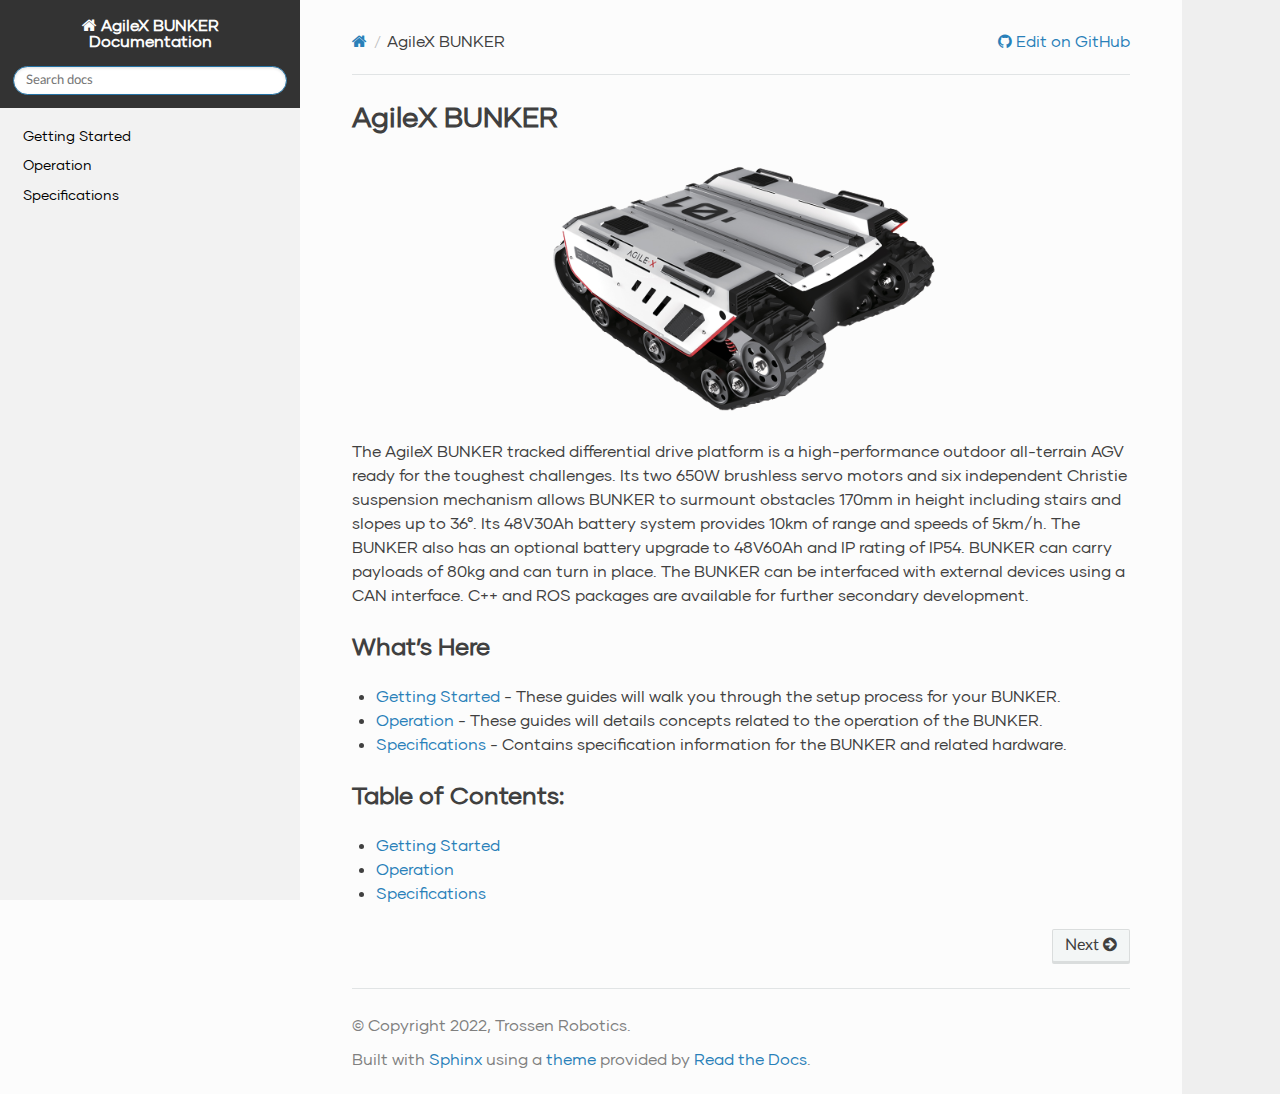
==== index.html @ fb27c8a1 "deploy: 603f1e19494ec854945cc0a804cff0fdf8c17b08" ====
<!DOCTYPE html>
<html class="writer-html5" lang="en" >
<head>
  <meta charset="utf-8" />
  <meta name="viewport" content="width=device-width, initial-scale=1.0" />
  <title>AgileX BUNKER &mdash; AgileX BUNKER Documentation</title>
      <link rel="stylesheet" href="_static/pygments.css" type="text/css" />
      <link rel="stylesheet" href="_static/css/theme.css" type="text/css" />
      <link rel="stylesheet" href="_static/graphviz.css" type="text/css" />
      <link rel="stylesheet" href="_static/copybutton.css" type="text/css" />
      <link rel="stylesheet" href="_static/tabs.css" type="text/css" />
      <link rel="stylesheet" href="_static/tr_style.css" type="text/css" />
    <link rel="shortcut icon" href="_static/favicon.webp"/>
  <!--[if lt IE 9]>
    <script src="_static/js/html5shiv.min.js"></script>
  <![endif]-->
  
        <script data-url_root="./" id="documentation_options" src="_static/documentation_options.js"></script>
        <script src="_static/jquery.js"></script>
        <script src="_static/underscore.js"></script>
        <script src="_static/doctools.js"></script>
        <script src="_static/clipboard.min.js"></script>
        <script src="_static/copybutton.js"></script>
    <script src="_static/js/theme.js"></script>
    <link rel="index" title="Index" href="genindex.html" />
    <link rel="search" title="Search" href="search.html" />
    <link rel="next" title="Getting Started" href="getting_started.html" />
   
  <!-- Google Tag Manager (noscript) TODO -->
  <!-- End Google Tag Manager (noscript) -->

</head>

<body class="wy-body-for-nav"> 
  <div class="wy-grid-for-nav">
    <nav data-toggle="wy-nav-shift" class="wy-nav-side">
      <div class="wy-side-scroll">
        <div class="wy-side-nav-search" >
            <a href="#" class="icon icon-home"> AgileX BUNKER Documentation
          </a>
<div role="search">
  <form id="rtd-search-form" class="wy-form" action="search.html" method="get">
    <input type="text" name="q" placeholder="Search docs" />
    <input type="hidden" name="check_keywords" value="yes" />
    <input type="hidden" name="area" value="default" />
  </form>
</div>
        </div><div class="wy-menu wy-menu-vertical" data-spy="affix" role="navigation" aria-label="Navigation menu">
              <ul>
<li class="toctree-l1"><a class="reference internal" href="getting_started.html">Getting Started</a></li>
<li class="toctree-l1"><a class="reference internal" href="operation.html">Operation</a></li>
<li class="toctree-l1"><a class="reference internal" href="specifications.html">Specifications</a></li>
</ul>

        </div>
      </div>
    </nav>

    <section data-toggle="wy-nav-shift" class="wy-nav-content-wrap"><nav class="wy-nav-top" aria-label="Mobile navigation menu" >
          <i data-toggle="wy-nav-top" class="fa fa-bars"></i>
          <a href="#">AgileX BUNKER Documentation</a>
      </nav>

      <div class="wy-nav-content">
        <div class="rst-content">
          <div role="navigation" aria-label="Page navigation">
  <ul class="wy-breadcrumbs">
      <li><a href="#" class="icon icon-home"></a></li>
      <li class="breadcrumb-item active">AgileX BUNKER</li>
      <li class="wy-breadcrumbs-aside">
              <a href="https://github.com/TrossenRobotics/agilex_bunker_docs/blob/main/index.rst" class="fa fa-github"> Edit on GitHub</a>
      </li>
  </ul>
  <hr/>
</div>
          <div role="main" class="document" itemscope="itemscope" itemtype="http://schema.org/Article">
           <div itemprop="articleBody">
             
  <div class="section" id="agilex-bunker">
<h1>AgileX BUNKER<a class="headerlink" href="#agilex-bunker" title="Permalink to this headline"></a></h1>
<img alt="_images/bunker.png" class="align-center" src="_images/bunker.png" style="width: 400px;" />
<p>The AgileX BUNKER tracked differential drive platform is a high-performance outdoor all-terrain AGV
ready for the toughest challenges. Its two 650W brushless servo motors and six independent Christie
suspension mechanism allows BUNKER to surmount obstacles 170mm in height including stairs and
slopes up to 36°. Its 48V30Ah battery system provides 10km of range and speeds of 5km/h. The BUNKER
also has an optional battery upgrade to 48V60Ah and IP rating of IP54. BUNKER can carry payloads of
80kg and can turn in place. The BUNKER can be interfaced with external devices using a CAN
interface. C++ and ROS packages are available for further secondary development.</p>
<div class="section" id="what-s-here">
<h2>What’s Here<a class="headerlink" href="#what-s-here" title="Permalink to this headline"></a></h2>
<ul class="simple">
<li><a class="reference internal" href="getting_started.html"><span class="doc">Getting Started</span></a> - These guides will walk you through the setup process for your BUNKER.</li>
<li><a class="reference internal" href="operation.html"><span class="doc">Operation</span></a> - These guides will details concepts related to the operation of the BUNKER.</li>
<li><a class="reference internal" href="specifications.html"><span class="doc">Specifications</span></a> - Contains specification information for the BUNKER and related hardware.</li>
</ul>
</div>
<div class="section" id="table-of-contents">
<h2>Table of Contents:<a class="headerlink" href="#table-of-contents" title="Permalink to this headline"></a></h2>
<div class="toctree-wrapper compound">
<ul>
<li class="toctree-l1"><a class="reference internal" href="getting_started.html">Getting Started</a></li>
<li class="toctree-l1"><a class="reference internal" href="operation.html">Operation</a></li>
<li class="toctree-l1"><a class="reference internal" href="specifications.html">Specifications</a></li>
</ul>
</div>
</div>
</div>


           </div>
          </div>
          <footer><div class="rst-footer-buttons" role="navigation" aria-label="Footer">
        <a href="getting_started.html" class="btn btn-neutral float-right" title="Getting Started" accesskey="n" rel="next">Next <span class="fa fa-arrow-circle-right" aria-hidden="true"></span></a>
    </div>

  <hr/>

  <div role="contentinfo">
    <p>&#169; Copyright 2022, Trossen Robotics.</p>
  </div>

  Built with <a href="https://www.sphinx-doc.org/">Sphinx</a> using a
    <a href="https://github.com/readthedocs/sphinx_rtd_theme">theme</a>
    provided by <a href="https://readthedocs.org">Read the Docs</a>.
  
    <!-- Socials -->
     


</footer>
        </div>
      </div>
    </section>
  </div>
  <script>
      jQuery(function () {
          SphinxRtdTheme.Navigation.enable(true);
      });
  </script> 

</body>
</html>
---- _static/pygments.css ----
pre { line-height: 125%; }
td.linenos .normal { color: inherit; background-color: transparent; padding-left: 5px; padding-right: 5px; }
span.linenos { color: inherit; background-color: transparent; padding-left: 5px; padding-right: 5px; }
td.linenos .special { color: #000000; background-color: #ffffc0; padding-left: 5px; padding-right: 5px; }
span.linenos.special { color: #000000; background-color: #ffffc0; padding-left: 5px; padding-right: 5px; }
.highlight .hll { background-color: #ffffcc }
.highlight { background: #eeffcc; }
.highlight .c { color: #408090; font-style: italic } /* Comment */
.highlight .err { border: 1px solid #FF0000 } /* Error */
.highlight .k { color: #007020; font-weight: bold } /* Keyword */
.highlight .o { color: #666666 } /* Operator */
.highlight .ch { color: #408090; font-style: italic } /* Comment.Hashbang */
.highlight .cm { color: #408090; font-style: italic } /* Comment.Multiline */
.highlight .cp { color: #007020 } /* Comment.Preproc */
.highlight .cpf { color: #408090; font-style: italic } /* Comment.PreprocFile */
.highlight .c1 { color: #408090; font-style: italic } /* Comment.Single */
.highlight .cs { color: #408090; background-color: #fff0f0 } /* Comment.Special */
.highlight .gd { color: #A00000 } /* Generic.Deleted */
.highlight .ge { font-style: italic } /* Generic.Emph */
.highlight .gr { color: #FF0000 } /* Generic.Error */
.highlight .gh { color: #000080; font-weight: bold } /* Generic.Heading */
.highlight .gi { color: #00A000 } /* Generic.Inserted */
.highlight .go { color: #333333 } /* Generic.Output */
.highlight .gp { color: #c65d09; font-weight: bold } /* Generic.Prompt */
.highlight .gs { font-weight: bold } /* Generic.Strong */
.highlight .gu { color: #800080; font-weight: bold } /* Generic.Subheading */
.highlight .gt { color: #0044DD } /* Generic.Traceback */
.highlight .kc { color: #007020; font-weight: bold } /* Keyword.Constant */
.highlight .kd { color: #007020; font-weight: bold } /* Keyword.Declaration */
.highlight .kn { color: #007020; font-weight: bold } /* Keyword.Namespace */
.highlight .kp { color: #007020 } /* Keyword.Pseudo */
.highlight .kr { color: #007020; font-weight: bold } /* Keyword.Reserved */
.highlight .kt { color: #902000 } /* Keyword.Type */
.highlight .m { color: #208050 } /* Literal.Number */
.highlight .s { color: #4070a0 } /* Literal.String */
.highlight .na { color: #4070a0 } /* Name.Attribute */
.highlight .nb { color: #007020 } /* Name.Builtin */
.highlight .nc { color: #0e84b5; font-weight: bold } /* Name.Class */
.highlight .no { color: #60add5 } /* Name.Constant */
.highlight .nd { color: #555555; font-weight: bold } /* Name.Decorator */
.highlight .ni { color: #d55537; font-weight: bold } /* Name.Entity */
.highlight .ne { color: #007020 } /* Name.Exception */
.highlight .nf { color: #06287e } /* Name.Function */
.highlight .nl { color: #002070; font-weight: bold } /* Name.Label */
.highlight .nn { color: #0e84b5; font-weight: bold } /* Name.Namespace */
.highlight .nt { color: #062873; font-weight: bold } /* Name.Tag */
.highlight .nv { color: #bb60d5 } /* Name.Variable */
.highlight .ow { color: #007020; font-weight: bold } /* Operator.Word */
.highlight .w { color: #bbbbbb } /* Text.Whitespace */
.highlight .mb { color: #208050 } /* Literal.Number.Bin */
.highlight .mf { color: #208050 } /* Literal.Number.Float */
.highlight .mh { color: #208050 } /* Literal.Number.Hex */
.highlight .mi { color: #208050 } /* Literal.Number.Integer */
.highlight .mo { color: #208050 } /* Literal.Number.Oct */
.highlight .sa { color: #4070a0 } /* Literal.String.Affix */
.highlight .sb { color: #4070a0 } /* Literal.String.Backtick */
.highlight .sc { color: #4070a0 } /* Literal.String.Char */
.highlight .dl { color: #4070a0 } /* Literal.String.Delimiter */
.highlight .sd { color: #4070a0; font-style: italic } /* Literal.String.Doc */
.highlight .s2 { color: #4070a0 } /* Literal.String.Double */
.highlight .se { color: #4070a0; font-weight: bold } /* Literal.String.Escape */
.highlight .sh { color: #4070a0 } /* Literal.String.Heredoc */
.highlight .si { color: #70a0d0; font-style: italic } /* Literal.String.Interpol */
.highlight .sx { color: #c65d09 } /* Literal.String.Other */
.highlight .sr { color: #235388 } /* Literal.String.Regex */
.highlight .s1 { color: #4070a0 } /* Literal.String.Single */
.highlight .ss { color: #517918 } /* Literal.String.Symbol */
.highlight .bp { color: #007020 } /* Name.Builtin.Pseudo */
.highlight .fm { color: #06287e } /* Name.Function.Magic */
.highlight .vc { color: #bb60d5 } /* Name.Variable.Class */
.highlight .vg { color: #bb60d5 } /* Name.Variable.Global */
.highlight .vi { color: #bb60d5 } /* Name.Variable.Instance */
.highlight .vm { color: #bb60d5 } /* Name.Variable.Magic */
.highlight .il { color: #208050 } /* Literal.Number.Integer.Long */
---- _static/css/theme.css ----
html{box-sizing:border-box}*,:after,:before{box-sizing:inherit}article,aside,details,figcaption,figure,footer,header,hgroup,nav,section{display:block}audio,canvas,video{display:inline-block;*display:inline;*zoom:1}[hidden],audio:not([controls]){display:none}*{-webkit-box-sizing:border-box;-moz-box-sizing:border-box;box-sizing:border-box}html{font-size:100%;-webkit-text-size-adjust:100%;-ms-text-size-adjust:100%}body{margin:0}a:active,a:hover{outline:0}abbr[title]{border-bottom:1px dotted}b,strong{font-weight:700}blockquote{margin:0}dfn{font-style:italic}ins{background:#ff9;text-decoration:none}ins,mark{color:#000}mark{background:#ff0;font-style:italic;font-weight:700}.rst-content code,.rst-content tt,code,kbd,pre,samp{font-family:monospace,serif;_font-family:courier new,monospace;font-size:1em}pre{white-space:pre}q{quotes:none}q:after,q:before{content:"";content:none}small{font-size:85%}sub,sup{font-size:75%;line-height:0;position:relative;vertical-align:baseline}sup{top:-.5em}sub{bottom:-.25em}dl,ol,ul{margin:0;padding:0;list-style:none;list-style-image:none}li{list-style:none}dd{margin:0}img{border:0;-ms-interpolation-mode:bicubic;vertical-align:middle;max-width:100%}svg:not(:root){overflow:hidden}figure,form{margin:0}label{cursor:pointer}button,input,select,textarea{font-size:100%;margin:0;vertical-align:baseline;*vertical-align:middle}button,input{line-height:normal}button,input[type=button],input[type=reset],input[type=submit]{cursor:pointer;-webkit-appearance:button;*overflow:visible}button[disabled],input[disabled]{cursor:default}input[type=search]{-webkit-appearance:textfield;-moz-box-sizing:content-box;-webkit-box-sizing:content-box;box-sizing:content-box}textarea{resize:vertical}table{border-collapse:collapse;border-spacing:0}td{vertical-align:top}.chromeframe{margin:.2em 0;background:#ccc;color:#000;padding:.2em 0}.ir{display:block;border:0;text-indent:-999em;overflow:hidden;background-color:transparent;background-repeat:no-repeat;text-align:left;direction:ltr;*line-height:0}.ir br{display:none}.hidden{display:none!important;visibility:hidden}.visuallyhidden{border:0;clip:rect(0 0 0 0);height:1px;margin:-1px;overflow:hidden;padding:0;position:absolute;width:1px}.visuallyhidden.focusable:active,.visuallyhidden.focusable:focus{clip:auto;height:auto;margin:0;overflow:visible;position:static;width:auto}.invisible{visibility:hidden}.relative{position:relative}big,small{font-size:100%}@media print{body,html,section{background:none!important}*{box-shadow:none!important;text-shadow:none!important;filter:none!important;-ms-filter:none!important}a,a:visited{text-decoration:underline}.ir a:after,a[href^="#"]:after,a[href^="javascript:"]:after{content:""}blockquote,pre{page-break-inside:avoid}thead{display:table-header-group}img,tr{page-break-inside:avoid}img{max-width:100%!important}@page{margin:.5cm}.rst-content .toctree-wrapper>p.caption,h2,h3,p{orphans:3;widows:3}.rst-content .toctree-wrapper>p.caption,h2,h3{page-break-after:avoid}}.btn,.fa:before,.icon:before,.rst-content .admonition,.rst-content .admonition-title:before,.rst-content .admonition-todo,.rst-content .attention,.rst-content .caution,.rst-content .code-block-caption .headerlink:before,.rst-content .danger,.rst-content .eqno .headerlink:before,.rst-content .error,.rst-content .hint,.rst-content .important,.rst-content .note,.rst-content .seealso,.rst-content .tip,.rst-content .warning,.rst-content code.download span:first-child:before,.rst-content dl dt .headerlink:before,.rst-content h1 .headerlink:before,.rst-content h2 .headerlink:before,.rst-content h3 .headerlink:before,.rst-content h4 .headerlink:before,.rst-content h5 .headerlink:before,.rst-content h6 .headerlink:before,.rst-content p.caption .headerlink:before,.rst-content p .headerlink:before,.rst-content table>caption .headerlink:before,.rst-content tt.download span:first-child:before,.wy-alert,.wy-dropdown .caret:before,.wy-inline-validate.wy-inline-validate-danger .wy-input-context:before,.wy-inline-validate.wy-inline-validate-info .wy-input-context:before,.wy-inline-validate.wy-inline-validate-success .wy-input-context:before,.wy-inline-validate.wy-inline-validate-warning .wy-input-context:before,.wy-menu-vertical li.current>a button.toctree-expand:before,.wy-menu-vertical li.on a button.toctree-expand:before,.wy-menu-vertical li button.toctree-expand:before,input[type=color],input[type=date],input[type=datetime-local],input[type=datetime],input[type=email],input[type=month],input[type=number],input[type=password],input[type=search],input[type=tel],input[type=text],input[type=time],input[type=url],input[type=week],select,textarea{-webkit-font-smoothing:antialiased}.clearfix{*zoom:1}.clearfix:after,.clearfix:before{display:table;content:""}.clearfix:after{clear:both}/*!
 *  Font Awesome 4.7.0 by @davegandy - http://fontawesome.io - @fontawesome
 *  License - http://fontawesome.io/license (Font: SIL OFL 1.1, CSS: MIT License)
 */@font-face{font-family:FontAwesome;src:url(fonts/fontawesome-webfont.eot?674f50d287a8c48dc19ba404d20fe713);src:url(fonts/fontawesome-webfont.eot?674f50d287a8c48dc19ba404d20fe713?#iefix&v=4.7.0) format("embedded-opentype"),url(fonts/fontawesome-webfont.woff2?af7ae505a9eed503f8b8e6982036873e) format("woff2"),url(fonts/fontawesome-webfont.woff?fee66e712a8a08eef5805a46892932ad) format("woff"),url(fonts/fontawesome-webfont.ttf?b06871f281fee6b241d60582ae9369b9) format("truetype"),url(fonts/fontawesome-webfont.svg?912ec66d7572ff821749319396470bde#fontawesomeregular) format("svg");font-weight:400;font-style:normal}.fa,.icon,.rst-content .admonition-title,.rst-content .code-block-caption .headerlink,.rst-content .eqno .headerlink,.rst-content code.download span:first-child,.rst-content dl dt .headerlink,.rst-content h1 .headerlink,.rst-content h2 .headerlink,.rst-content h3 .headerlink,.rst-content h4 .headerlink,.rst-content h5 .headerlink,.rst-content h6 .headerlink,.rst-content p.caption .headerlink,.rst-content p .headerlink,.rst-content table>caption .headerlink,.rst-content tt.download span:first-child,.wy-menu-vertical li.current>a button.toctree-expand,.wy-menu-vertical li.on a button.toctree-expand,.wy-menu-vertical li button.toctree-expand{display:inline-block;font:normal normal normal 14px/1 FontAwesome;font-size:inherit;text-rendering:auto;-webkit-font-smoothing:antialiased;-moz-osx-font-smoothing:grayscale}.fa-lg{font-size:1.33333em;line-height:.75em;vertical-align:-15%}.fa-2x{font-size:2em}.fa-3x{font-size:3em}.fa-4x{font-size:4em}.fa-5x{font-size:5em}.fa-fw{width:1.28571em;text-align:center}.fa-ul{padding-left:0;margin-left:2.14286em;list-style-type:none}.fa-ul>li{position:relative}.fa-li{position:absolute;left:-2.14286em;width:2.14286em;top:.14286em;text-align:center}.fa-li.fa-lg{left:-1.85714em}.fa-border{padding:.2em .25em .15em;border:.08em solid #eee;border-radius:.1em}.fa-pull-left{float:left}.fa-pull-right{float:right}.fa-pull-left.icon,.fa.fa-pull-left,.rst-content .code-block-caption .fa-pull-left.headerlink,.rst-content .eqno .fa-pull-left.headerlink,.rst-content .fa-pull-left.admonition-title,.rst-content code.download span.fa-pull-left:first-child,.rst-content dl dt .fa-pull-left.headerlink,.rst-content h1 .fa-pull-left.headerlink,.rst-content h2 .fa-pull-left.headerlink,.rst-content h3 .fa-pull-left.headerlink,.rst-content h4 .fa-pull-left.headerlink,.rst-content h5 .fa-pull-left.headerlink,.rst-content h6 .fa-pull-left.headerlink,.rst-content p .fa-pull-left.headerlink,.rst-content table>caption .fa-pull-left.headerlink,.rst-content tt.download span.fa-pull-left:first-child,.wy-menu-vertical li.current>a button.fa-pull-left.toctree-expand,.wy-menu-vertical li.on a button.fa-pull-left.toctree-expand,.wy-menu-vertical li button.fa-pull-left.toctree-expand{margin-right:.3em}.fa-pull-right.icon,.fa.fa-pull-right,.rst-content .code-block-caption .fa-pull-right.headerlink,.rst-content .eqno .fa-pull-right.headerlink,.rst-content .fa-pull-right.admonition-title,.rst-content code.download span.fa-pull-right:first-child,.rst-content dl dt .fa-pull-right.headerlink,.rst-content h1 .fa-pull-right.headerlink,.rst-content h2 .fa-pull-right.headerlink,.rst-content h3 .fa-pull-right.headerlink,.rst-content h4 .fa-pull-right.headerlink,.rst-content h5 .fa-pull-right.headerlink,.rst-content h6 .fa-pull-right.headerlink,.rst-content p .fa-pull-right.headerlink,.rst-content table>caption .fa-pull-right.headerlink,.rst-content tt.download span.fa-pull-right:first-child,.wy-menu-vertical li.current>a button.fa-pull-right.toctree-expand,.wy-menu-vertical li.on a button.fa-pull-right.toctree-expand,.wy-menu-vertical li button.fa-pull-right.toctree-expand{margin-left:.3em}.pull-right{float:right}.pull-left{float:left}.fa.pull-left,.pull-left.icon,.rst-content .code-block-caption .pull-left.headerlink,.rst-content .eqno .pull-left.headerlink,.rst-content .pull-left.admonition-title,.rst-content code.download span.pull-left:first-child,.rst-content dl dt .pull-left.headerlink,.rst-content h1 .pull-left.headerlink,.rst-content h2 .pull-left.headerlink,.rst-content h3 .pull-left.headerlink,.rst-content h4 .pull-left.headerlink,.rst-content h5 .pull-left.headerlink,.rst-content h6 .pull-left.headerlink,.rst-content p .pull-left.headerlink,.rst-content table>caption .pull-left.headerlink,.rst-content tt.download span.pull-left:first-child,.wy-menu-vertical li.current>a button.pull-left.toctree-expand,.wy-menu-vertical li.on a button.pull-left.toctree-expand,.wy-menu-vertical li button.pull-left.toctree-expand{margin-right:.3em}.fa.pull-right,.pull-right.icon,.rst-content .code-block-caption .pull-right.headerlink,.rst-content .eqno .pull-right.headerlink,.rst-content .pull-right.admonition-title,.rst-content code.download span.pull-right:first-child,.rst-content dl dt .pull-right.headerlink,.rst-content h1 .pull-right.headerlink,.rst-content h2 .pull-right.headerlink,.rst-content h3 .pull-right.headerlink,.rst-content h4 .pull-right.headerlink,.rst-content h5 .pull-right.headerlink,.rst-content h6 .pull-right.headerlink,.rst-content p .pull-right.headerlink,.rst-content table>caption .pull-right.headerlink,.rst-content tt.download span.pull-right:first-child,.wy-menu-vertical li.current>a button.pull-right.toctree-expand,.wy-menu-vertical li.on a button.pull-right.toctree-expand,.wy-menu-vertical li button.pull-right.toctree-expand{margin-left:.3em}.fa-spin{-webkit-animation:fa-spin 2s linear infinite;animation:fa-spin 2s linear infinite}.fa-pulse{-webkit-animation:fa-spin 1s steps(8) infinite;animation:fa-spin 1s steps(8) infinite}@-webkit-keyframes fa-spin{0%{-webkit-transform:rotate(0deg);transform:rotate(0deg)}to{-webkit-transform:rotate(359deg);transform:rotate(359deg)}}@keyframes fa-spin{0%{-webkit-transform:rotate(0deg);transform:rotate(0deg)}to{-webkit-transform:rotate(359deg);transform:rotate(359deg)}}.fa-rotate-90{-ms-filter:"progid:DXImageTransform.Microsoft.BasicImage(rotation=1)";-webkit-transform:rotate(90deg);-ms-transform:rotate(90deg);transform:rotate(90deg)}.fa-rotate-180{-ms-filter:"progid:DXImageTransform.Microsoft.BasicImage(rotation=2)";-webkit-transform:rotate(180deg);-ms-transform:rotate(180deg);transform:rotate(180deg)}.fa-rotate-270{-ms-filter:"progid:DXImageTransform.Microsoft.BasicImage(rotation=3)";-webkit-transform:rotate(270deg);-ms-transform:rotate(270deg);transform:rotate(270deg)}.fa-flip-horizontal{-ms-filter:"progid:DXImageTransform.Microsoft.BasicImage(rotation=0, mirror=1)";-webkit-transform:scaleX(-1);-ms-transform:scaleX(-1);transform:scaleX(-1)}.fa-flip-vertical{-ms-filter:"progid:DXImageTransform.Microsoft.BasicImage(rotation=2, mirror=1)";-webkit-transform:scaleY(-1);-ms-transform:scaleY(-1);transform:scaleY(-1)}:root .fa-flip-horizontal,:root .fa-flip-vertical,:root .fa-rotate-90,:root .fa-rotate-180,:root .fa-rotate-270{filter:none}.fa-stack{position:relative;display:inline-block;width:2em;height:2em;line-height:2em;vertical-align:middle}.fa-stack-1x,.fa-stack-2x{position:absolute;left:0;width:100%;text-align:center}.fa-stack-1x{line-height:inherit}.fa-stack-2x{font-size:2em}.fa-inverse{color:#fff}.fa-glass:before{content:""}.fa-music:before{content:""}.fa-search:before,.icon-search:before{content:""}.fa-envelope-o:before{content:""}.fa-heart:before{content:""}.fa-star:before{content:""}.fa-star-o:before{content:""}.fa-user:before{content:""}.fa-film:before{content:""}.fa-th-large:before{content:""}.fa-th:before{content:""}.fa-th-list:before{content:""}.fa-check:before{content:""}.fa-close:before,.fa-remove:before,.fa-times:before{content:""}.fa-search-plus:before{content:""}.fa-search-minus:before{content:""}.fa-power-off:before{content:""}.fa-signal:before{content:""}.fa-cog:before,.fa-gear:before{content:""}.fa-trash-o:before{content:""}.fa-home:before,.icon-home:before{content:""}.fa-file-o:before{content:""}.fa-clock-o:before{content:""}.fa-road:before{content:""}.fa-download:before,.rst-content code.download span:first-child:before,.rst-content tt.download span:first-child:before{content:""}.fa-arrow-circle-o-down:before{content:""}.fa-arrow-circle-o-up:before{content:""}.fa-inbox:before{content:""}.fa-play-circle-o:before{content:""}.fa-repeat:before,.fa-rotate-right:before{content:""}.fa-refresh:before{content:""}.fa-list-alt:before{content:""}.fa-lock:before{content:""}.fa-flag:before{content:""}.fa-headphones:before{content:""}.fa-volume-off:before{content:""}.fa-volume-down:before{content:""}.fa-volume-up:before{content:""}.fa-qrcode:before{content:""}.fa-barcode:before{content:""}.fa-tag:before{content:""}.fa-tags:before{content:""}.fa-book:before,.icon-book:before{content:""}.fa-bookmark:before{content:""}.fa-print:before{content:""}.fa-camera:before{content:""}.fa-font:before{content:""}.fa-bold:before{content:""}.fa-italic:before{content:""}.fa-text-height:before{content:""}.fa-text-width:before{content:""}.fa-align-left:before{content:""}.fa-align-center:before{content:""}.fa-align-right:before{content:""}.fa-align-justify:before{content:""}.fa-list:before{content:""}.fa-dedent:before,.fa-outdent:before{content:""}.fa-indent:before{content:""}.fa-video-camera:before{content:""}.fa-image:before,.fa-photo:before,.fa-picture-o:before{content:""}.fa-pencil:before{content:""}.fa-map-marker:before{content:""}.fa-adjust:before{content:""}.fa-tint:before{content:""}.fa-edit:before,.fa-pencil-square-o:before{content:""}.fa-share-square-o:before{content:""}.fa-check-square-o:before{content:""}.fa-arrows:before{content:""}.fa-step-backward:before{content:""}.fa-fast-backward:before{content:""}.fa-backward:before{content:""}.fa-play:before{content:""}.fa-pause:before{content:""}.fa-stop:before{content:""}.fa-forward:before{content:""}.fa-fast-forward:before{content:""}.fa-step-forward:before{content:""}.fa-eject:before{content:""}.fa-chevron-left:before{content:""}.fa-chevron-right:before{content:""}.fa-plus-circle:before{content:""}.fa-minus-circle:before{content:""}.fa-times-circle:before,.wy-inline-validate.wy-inline-validate-danger .wy-input-context:before{content:""}.fa-check-circle:before,.wy-inline-validate.wy-inline-validate-success .wy-input-context:before{content:""}.fa-question-circle:before{content:""}.fa-info-circle:before{content:""}.fa-crosshairs:before{content:""}.fa-times-circle-o:before{content:""}.fa-check-circle-o:before{content:""}.fa-ban:before{content:""}.fa-arrow-left:before{content:""}.fa-arrow-right:before{content:""}.fa-arrow-up:before{content:""}.fa-arrow-down:before{content:""}.fa-mail-forward:before,.fa-share:before{content:""}.fa-expand:before{content:""}.fa-compress:before{content:""}.fa-plus:before{content:""}.fa-minus:before{content:""}.fa-asterisk:before{content:""}.fa-exclamation-circle:before,.rst-content .admonition-title:before,.wy-inline-validate.wy-inline-validate-info .wy-input-context:before,.wy-inline-validate.wy-inline-validate-warning .wy-input-context:before{content:""}.fa-gift:before{content:""}.fa-leaf:before{content:""}.fa-fire:before,.icon-fire:before{content:""}.fa-eye:before{content:""}.fa-eye-slash:before{content:""}.fa-exclamation-triangle:before,.fa-warning:before{content:""}.fa-plane:before{content:""}.fa-calendar:before{content:""}.fa-random:before{content:""}.fa-comment:before{content:""}.fa-magnet:before{content:""}.fa-chevron-up:before{content:""}.fa-chevron-down:before{content:""}.fa-retweet:before{content:""}.fa-shopping-cart:before{content:""}.fa-folder:before{content:""}.fa-folder-open:before{content:""}.fa-arrows-v:before{content:""}.fa-arrows-h:before{content:""}.fa-bar-chart-o:before,.fa-bar-chart:before{content:""}.fa-twitter-square:before{content:""}.fa-facebook-square:before{content:""}.fa-camera-retro:before{content:""}.fa-key:before{content:""}.fa-cogs:before,.fa-gears:before{content:""}.fa-comments:before{content:""}.fa-thumbs-o-up:before{content:""}.fa-thumbs-o-down:before{content:""}.fa-star-half:before{content:""}.fa-heart-o:before{content:""}.fa-sign-out:before{content:""}.fa-linkedin-square:before{content:""}.fa-thumb-tack:before{content:""}.fa-external-link:before{content:""}.fa-sign-in:before{content:""}.fa-trophy:before{content:""}.fa-github-square:before{content:""}.fa-upload:before{content:""}.fa-lemon-o:before{content:""}.fa-phone:before{content:""}.fa-square-o:before{content:""}.fa-bookmark-o:before{content:""}.fa-phone-square:before{content:""}.fa-twitter:before{content:""}.fa-facebook-f:before,.fa-facebook:before{content:""}.fa-github:before,.icon-github:before{content:""}.fa-unlock:before{content:""}.fa-credit-card:before{content:""}.fa-feed:before,.fa-rss:before{content:""}.fa-hdd-o:before{content:""}.fa-bullhorn:before{content:""}.fa-bell:before{content:""}.fa-certificate:before{content:""}.fa-hand-o-right:before{content:""}.fa-hand-o-left:before{content:""}.fa-hand-o-up:before{content:""}.fa-hand-o-down:before{content:""}.fa-arrow-circle-left:before,.icon-circle-arrow-left:before{content:""}.fa-arrow-circle-right:before,.icon-circle-arrow-right:before{content:""}.fa-arrow-circle-up:before{content:""}.fa-arrow-circle-down:before{content:""}.fa-globe:before{content:""}.fa-wrench:before{content:""}.fa-tasks:before{content:""}.fa-filter:before{content:""}.fa-briefcase:before{content:""}.fa-arrows-alt:before{content:""}.fa-group:before,.fa-users:before{content:""}.fa-chain:before,.fa-link:before,.icon-link:before{content:""}.fa-cloud:before{content:""}.fa-flask:before{content:""}.fa-cut:before,.fa-scissors:before{content:""}.fa-copy:before,.fa-files-o:before{content:""}.fa-paperclip:before{content:""}.fa-floppy-o:before,.fa-save:before{content:""}.fa-square:before{content:""}.fa-bars:before,.fa-navicon:before,.fa-reorder:before{content:""}.fa-list-ul:before{content:""}.fa-list-ol:before{content:""}.fa-strikethrough:before{content:""}.fa-underline:before{content:""}.fa-table:before{content:""}.fa-magic:before{content:""}.fa-truck:before{content:""}.fa-pinterest:before{content:""}.fa-pinterest-square:before{content:""}.fa-google-plus-square:before{content:""}.fa-google-plus:before{content:""}.fa-money:before{content:""}.fa-caret-down:before,.icon-caret-down:before,.wy-dropdown .caret:before{content:""}.fa-caret-up:before{content:""}.fa-caret-left:before{content:""}.fa-caret-right:before{content:""}.fa-columns:before{content:""}.fa-sort:before,.fa-unsorted:before{content:""}.fa-sort-desc:before,.fa-sort-down:before{content:""}.fa-sort-asc:before,.fa-sort-up:before{content:""}.fa-envelope:before{content:""}.fa-linkedin:before{content:""}.fa-rotate-left:before,.fa-undo:before{content:""}.fa-gavel:before,.fa-legal:before{content:""}.fa-dashboard:before,.fa-tachometer:before{content:""}.fa-comment-o:before{content:""}.fa-comments-o:before{content:""}.fa-bolt:before,.fa-flash:before{content:""}.fa-sitemap:before{content:""}.fa-umbrella:before{content:""}.fa-clipboard:before,.fa-paste:before{content:""}.fa-lightbulb-o:before{content:""}.fa-exchange:before{content:""}.fa-cloud-download:before{content:""}.fa-cloud-upload:before{content:""}.fa-user-md:before{content:""}.fa-stethoscope:before{content:""}.fa-suitcase:before{content:""}.fa-bell-o:before{content:""}.fa-coffee:before{content:""}.fa-cutlery:before{content:""}.fa-file-text-o:before{content:""}.fa-building-o:before{content:""}.fa-hospital-o:before{content:""}.fa-ambulance:before{content:""}.fa-medkit:before{content:""}.fa-fighter-jet:before{content:""}.fa-beer:before{content:""}.fa-h-square:before{content:""}.fa-plus-square:before{content:""}.fa-angle-double-left:before{content:""}.fa-angle-double-right:before{content:""}.fa-angle-double-up:before{content:""}.fa-angle-double-down:before{content:""}.fa-angle-left:before{content:""}.fa-angle-right:before{content:""}.fa-angle-up:before{content:""}.fa-angle-down:before{content:""}.fa-desktop:before{content:""}.fa-laptop:before{content:""}.fa-tablet:before{content:""}.fa-mobile-phone:before,.fa-mobile:before{content:""}.fa-circle-o:before{content:""}.fa-quote-left:before{content:""}.fa-quote-right:before{content:""}.fa-spinner:before{content:""}.fa-circle:before{content:""}.fa-mail-reply:before,.fa-reply:before{content:""}.fa-github-alt:before{content:""}.fa-folder-o:before{content:""}.fa-folder-open-o:before{content:""}.fa-smile-o:before{content:""}.fa-frown-o:before{content:""}.fa-meh-o:before{content:""}.fa-gamepad:before{content:""}.fa-keyboard-o:before{content:""}.fa-flag-o:before{content:""}.fa-flag-checkered:before{content:""}.fa-terminal:before{content:""}.fa-code:before{content:""}.fa-mail-reply-all:before,.fa-reply-all:before{content:""}.fa-star-half-empty:before,.fa-star-half-full:before,.fa-star-half-o:before{content:""}.fa-location-arrow:before{content:""}.fa-crop:before{content:""}.fa-code-fork:before{content:""}.fa-chain-broken:before,.fa-unlink:before{content:""}.fa-question:before{content:""}.fa-info:before{content:""}.fa-exclamation:before{content:""}.fa-superscript:before{content:""}.fa-subscript:before{content:""}.fa-eraser:before{content:""}.fa-puzzle-piece:before{content:""}.fa-microphone:before{content:""}.fa-microphone-slash:before{content:""}.fa-shield:before{content:""}.fa-calendar-o:before{content:""}.fa-fire-extinguisher:before{content:""}.fa-rocket:before{content:""}.fa-maxcdn:before{content:""}.fa-chevron-circle-left:before{content:""}.fa-chevron-circle-right:before{content:""}.fa-chevron-circle-up:before{content:""}.fa-chevron-circle-down:before{content:""}.fa-html5:before{content:""}.fa-css3:before{content:""}.fa-anchor:before{content:""}.fa-unlock-alt:before{content:""}.fa-bullseye:before{content:""}.fa-ellipsis-h:before{content:""}.fa-ellipsis-v:before{content:""}.fa-rss-square:before{content:""}.fa-play-circle:before{content:""}.fa-ticket:before{content:""}.fa-minus-square:before{content:""}.fa-minus-square-o:before,.wy-menu-vertical li.current>a button.toctree-expand:before,.wy-menu-vertical li.on a button.toctree-expand:before{content:""}.fa-level-up:before{content:""}.fa-level-down:before{content:""}.fa-check-square:before{content:""}.fa-pencil-square:before{content:""}.fa-external-link-square:before{content:""}.fa-share-square:before{content:""}.fa-compass:before{content:""}.fa-caret-square-o-down:before,.fa-toggle-down:before{content:""}.fa-caret-square-o-up:before,.fa-toggle-up:before{content:""}.fa-caret-square-o-right:before,.fa-toggle-right:before{content:""}.fa-eur:before,.fa-euro:before{content:""}.fa-gbp:before{content:""}.fa-dollar:before,.fa-usd:before{content:""}.fa-inr:before,.fa-rupee:before{content:""}.fa-cny:before,.fa-jpy:before,.fa-rmb:before,.fa-yen:before{content:""}.fa-rouble:before,.fa-rub:before,.fa-ruble:before{content:""}.fa-krw:before,.fa-won:before{content:""}.fa-bitcoin:before,.fa-btc:before{content:""}.fa-file:before{content:""}.fa-file-text:before{content:""}.fa-sort-alpha-asc:before{content:""}.fa-sort-alpha-desc:before{content:""}.fa-sort-amount-asc:before{content:""}.fa-sort-amount-desc:before{content:""}.fa-sort-numeric-asc:before{content:""}.fa-sort-numeric-desc:before{content:""}.fa-thumbs-up:before{content:""}.fa-thumbs-down:before{content:""}.fa-youtube-square:before{content:""}.fa-youtube:before{content:""}.fa-xing:before{content:""}.fa-xing-square:before{content:""}.fa-youtube-play:before{content:""}.fa-dropbox:before{content:""}.fa-stack-overflow:before{content:""}.fa-instagram:before{content:""}.fa-flickr:before{content:""}.fa-adn:before{content:""}.fa-bitbucket:before,.icon-bitbucket:before{content:""}.fa-bitbucket-square:before{content:""}.fa-tumblr:before{content:""}.fa-tumblr-square:before{content:""}.fa-long-arrow-down:before{content:""}.fa-long-arrow-up:before{content:""}.fa-long-arrow-left:before{content:""}.fa-long-arrow-right:before{content:""}.fa-apple:before{content:""}.fa-windows:before{content:""}.fa-android:before{content:""}.fa-linux:before{content:""}.fa-dribbble:before{content:""}.fa-skype:before{content:""}.fa-foursquare:before{content:""}.fa-trello:before{content:""}.fa-female:before{content:""}.fa-male:before{content:""}.fa-gittip:before,.fa-gratipay:before{content:""}.fa-sun-o:before{content:""}.fa-moon-o:before{content:""}.fa-archive:before{content:""}.fa-bug:before{content:""}.fa-vk:before{content:""}.fa-weibo:before{content:""}.fa-renren:before{content:""}.fa-pagelines:before{content:""}.fa-stack-exchange:before{content:""}.fa-arrow-circle-o-right:before{content:""}.fa-arrow-circle-o-left:before{content:""}.fa-caret-square-o-left:before,.fa-toggle-left:before{content:""}.fa-dot-circle-o:before{content:""}.fa-wheelchair:before{content:""}.fa-vimeo-square:before{content:""}.fa-try:before,.fa-turkish-lira:before{content:""}.fa-plus-square-o:before,.wy-menu-vertical li button.toctree-expand:before{content:""}.fa-space-shuttle:before{content:""}.fa-slack:before{content:""}.fa-envelope-square:before{content:""}.fa-wordpress:before{content:""}.fa-openid:before{content:""}.fa-bank:before,.fa-institution:before,.fa-university:before{content:""}.fa-graduation-cap:before,.fa-mortar-board:before{content:""}.fa-yahoo:before{content:""}.fa-google:before{content:""}.fa-reddit:before{content:""}.fa-reddit-square:before{content:""}.fa-stumbleupon-circle:before{content:""}.fa-stumbleupon:before{content:""}.fa-delicious:before{content:""}.fa-digg:before{content:""}.fa-pied-piper-pp:before{content:""}.fa-pied-piper-alt:before{content:""}.fa-drupal:before{content:""}.fa-joomla:before{content:""}.fa-language:before{content:""}.fa-fax:before{content:""}.fa-building:before{content:""}.fa-child:before{content:""}.fa-paw:before{content:""}.fa-spoon:before{content:""}.fa-cube:before{content:""}.fa-cubes:before{content:""}.fa-behance:before{content:""}.fa-behance-square:before{content:""}.fa-steam:before{content:""}.fa-steam-square:before{content:""}.fa-recycle:before{content:""}.fa-automobile:before,.fa-car:before{content:""}.fa-cab:before,.fa-taxi:before{content:""}.fa-tree:before{content:""}.fa-spotify:before{content:""}.fa-deviantart:before{content:""}.fa-soundcloud:before{content:""}.fa-database:before{content:""}.fa-file-pdf-o:before{content:""}.fa-file-word-o:before{content:""}.fa-file-excel-o:before{content:""}.fa-file-powerpoint-o:before{content:""}.fa-file-image-o:before,.fa-file-photo-o:before,.fa-file-picture-o:before{content:""}.fa-file-archive-o:before,.fa-file-zip-o:before{content:""}.fa-file-audio-o:before,.fa-file-sound-o:before{content:""}.fa-file-movie-o:before,.fa-file-video-o:before{content:""}.fa-file-code-o:before{content:""}.fa-vine:before{content:""}.fa-codepen:before{content:""}.fa-jsfiddle:before{content:""}.fa-life-bouy:before,.fa-life-buoy:before,.fa-life-ring:before,.fa-life-saver:before,.fa-support:before{content:""}.fa-circle-o-notch:before{content:""}.fa-ra:before,.fa-rebel:before,.fa-resistance:before{content:""}.fa-empire:before,.fa-ge:before{content:""}.fa-git-square:before{content:""}.fa-git:before{content:""}.fa-hacker-news:before,.fa-y-combinator-square:before,.fa-yc-square:before{content:""}.fa-tencent-weibo:before{content:""}.fa-qq:before{content:""}.fa-wechat:before,.fa-weixin:before{content:""}.fa-paper-plane:before,.fa-send:before{content:""}.fa-paper-plane-o:before,.fa-send-o:before{content:""}.fa-history:before{content:""}.fa-circle-thin:before{content:""}.fa-header:before{content:""}.fa-paragraph:before{content:""}.fa-sliders:before{content:""}.fa-share-alt:before{content:""}.fa-share-alt-square:before{content:""}.fa-bomb:before{content:""}.fa-futbol-o:before,.fa-soccer-ball-o:before{content:""}.fa-tty:before{content:""}.fa-binoculars:before{content:""}.fa-plug:before{content:""}.fa-slideshare:before{content:""}.fa-twitch:before{content:""}.fa-yelp:before{content:""}.fa-newspaper-o:before{content:""}.fa-wifi:before{content:""}.fa-calculator:before{content:""}.fa-paypal:before{content:""}.fa-google-wallet:before{content:""}.fa-cc-visa:before{content:""}.fa-cc-mastercard:before{content:""}.fa-cc-discover:before{content:""}.fa-cc-amex:before{content:""}.fa-cc-paypal:before{content:""}.fa-cc-stripe:before{content:""}.fa-bell-slash:before{content:""}.fa-bell-slash-o:before{content:""}.fa-trash:before{content:""}.fa-copyright:before{content:""}.fa-at:before{content:""}.fa-eyedropper:before{content:""}.fa-paint-brush:before{content:""}.fa-birthday-cake:before{content:""}.fa-area-chart:before{content:""}.fa-pie-chart:before{content:""}.fa-line-chart:before{content:""}.fa-lastfm:before{content:""}.fa-lastfm-square:before{content:""}.fa-toggle-off:before{content:""}.fa-toggle-on:before{content:""}.fa-bicycle:before{content:""}.fa-bus:before{content:""}.fa-ioxhost:before{content:""}.fa-angellist:before{content:""}.fa-cc:before{content:""}.fa-ils:before,.fa-shekel:before,.fa-sheqel:before{content:""}.fa-meanpath:before{content:""}.fa-buysellads:before{content:""}.fa-connectdevelop:before{content:""}.fa-dashcube:before{content:""}.fa-forumbee:before{content:""}.fa-leanpub:before{content:""}.fa-sellsy:before{content:""}.fa-shirtsinbulk:before{content:""}.fa-simplybuilt:before{content:""}.fa-skyatlas:before{content:""}.fa-cart-plus:before{content:""}.fa-cart-arrow-down:before{content:""}.fa-diamond:before{content:""}.fa-ship:before{content:""}.fa-user-secret:before{content:""}.fa-motorcycle:before{content:""}.fa-street-view:before{content:""}.fa-heartbeat:before{content:""}.fa-venus:before{content:""}.fa-mars:before{content:""}.fa-mercury:before{content:""}.fa-intersex:before,.fa-transgender:before{content:""}.fa-transgender-alt:before{content:""}.fa-venus-double:before{content:""}.fa-mars-double:before{content:""}.fa-venus-mars:before{content:""}.fa-mars-stroke:before{content:""}.fa-mars-stroke-v:before{content:""}.fa-mars-stroke-h:before{content:""}.fa-neuter:before{content:""}.fa-genderless:before{content:""}.fa-facebook-official:before{content:""}.fa-pinterest-p:before{content:""}.fa-whatsapp:before{content:""}.fa-server:before{content:""}.fa-user-plus:before{content:""}.fa-user-times:before{content:""}.fa-bed:before,.fa-hotel:before{content:""}.fa-viacoin:before{content:""}.fa-train:before{content:""}.fa-subway:before{content:""}.fa-medium:before{content:""}.fa-y-combinator:before,.fa-yc:before{content:""}.fa-optin-monster:before{content:""}.fa-opencart:before{content:""}.fa-expeditedssl:before{content:""}.fa-battery-4:before,.fa-battery-full:before,.fa-battery:before{content:""}.fa-battery-3:before,.fa-battery-three-quarters:before{content:""}.fa-battery-2:before,.fa-battery-half:before{content:""}.fa-battery-1:before,.fa-battery-quarter:before{content:""}.fa-battery-0:before,.fa-battery-empty:before{content:""}.fa-mouse-pointer:before{content:""}.fa-i-cursor:before{content:""}.fa-object-group:before{content:""}.fa-object-ungroup:before{content:""}.fa-sticky-note:before{content:""}.fa-sticky-note-o:before{content:""}.fa-cc-jcb:before{content:""}.fa-cc-diners-club:before{content:""}.fa-clone:before{content:""}.fa-balance-scale:before{content:""}.fa-hourglass-o:before{content:""}.fa-hourglass-1:before,.fa-hourglass-start:before{content:""}.fa-hourglass-2:before,.fa-hourglass-half:before{content:""}.fa-hourglass-3:before,.fa-hourglass-end:before{content:""}.fa-hourglass:before{content:""}.fa-hand-grab-o:before,.fa-hand-rock-o:before{content:""}.fa-hand-paper-o:before,.fa-hand-stop-o:before{content:""}.fa-hand-scissors-o:before{content:""}.fa-hand-lizard-o:before{content:""}.fa-hand-spock-o:before{content:""}.fa-hand-pointer-o:before{content:""}.fa-hand-peace-o:before{content:""}.fa-trademark:before{content:""}.fa-registered:before{content:""}.fa-creative-commons:before{content:""}.fa-gg:before{content:""}.fa-gg-circle:before{content:""}.fa-tripadvisor:before{content:""}.fa-odnoklassniki:before{content:""}.fa-odnoklassniki-square:before{content:""}.fa-get-pocket:before{content:""}.fa-wikipedia-w:before{content:""}.fa-safari:before{content:""}.fa-chrome:before{content:""}.fa-firefox:before{content:""}.fa-opera:before{content:""}.fa-internet-explorer:before{content:""}.fa-television:before,.fa-tv:before{content:""}.fa-contao:before{content:""}.fa-500px:before{content:""}.fa-amazon:before{content:""}.fa-calendar-plus-o:before{content:""}.fa-calendar-minus-o:before{content:""}.fa-calendar-times-o:before{content:""}.fa-calendar-check-o:before{content:""}.fa-industry:before{content:""}.fa-map-pin:before{content:""}.fa-map-signs:before{content:""}.fa-map-o:before{content:""}.fa-map:before{content:""}.fa-commenting:before{content:""}.fa-commenting-o:before{content:""}.fa-houzz:before{content:""}.fa-vimeo:before{content:""}.fa-black-tie:before{content:""}.fa-fonticons:before{content:""}.fa-reddit-alien:before{content:""}.fa-edge:before{content:""}.fa-credit-card-alt:before{content:""}.fa-codiepie:before{content:""}.fa-modx:before{content:""}.fa-fort-awesome:before{content:""}.fa-usb:before{content:""}.fa-product-hunt:before{content:""}.fa-mixcloud:before{content:""}.fa-scribd:before{content:""}.fa-pause-circle:before{content:""}.fa-pause-circle-o:before{content:""}.fa-stop-circle:before{content:""}.fa-stop-circle-o:before{content:""}.fa-shopping-bag:before{content:""}.fa-shopping-basket:before{content:""}.fa-hashtag:before{content:""}.fa-bluetooth:before{content:""}.fa-bluetooth-b:before{content:""}.fa-percent:before{content:""}.fa-gitlab:before,.icon-gitlab:before{content:""}.fa-wpbeginner:before{content:""}.fa-wpforms:before{content:""}.fa-envira:before{content:""}.fa-universal-access:before{content:""}.fa-wheelchair-alt:before{content:""}.fa-question-circle-o:before{content:""}.fa-blind:before{content:""}.fa-audio-description:before{content:""}.fa-volume-control-phone:before{content:""}.fa-braille:before{content:""}.fa-assistive-listening-systems:before{content:""}.fa-american-sign-language-interpreting:before,.fa-asl-interpreting:before{content:""}.fa-deaf:before,.fa-deafness:before,.fa-hard-of-hearing:before{content:""}.fa-glide:before{content:""}.fa-glide-g:before{content:""}.fa-sign-language:before,.fa-signing:before{content:""}.fa-low-vision:before{content:""}.fa-viadeo:before{content:""}.fa-viadeo-square:before{content:""}.fa-snapchat:before{content:""}.fa-snapchat-ghost:before{content:""}.fa-snapchat-square:before{content:""}.fa-pied-piper:before{content:""}.fa-first-order:before{content:""}.fa-yoast:before{content:""}.fa-themeisle:before{content:""}.fa-google-plus-circle:before,.fa-google-plus-official:before{content:""}.fa-fa:before,.fa-font-awesome:before{content:""}.fa-handshake-o:before{content:""}.fa-envelope-open:before{content:""}.fa-envelope-open-o:before{content:""}.fa-linode:before{content:""}.fa-address-book:before{content:""}.fa-address-book-o:before{content:""}.fa-address-card:before,.fa-vcard:before{content:""}.fa-address-card-o:before,.fa-vcard-o:before{content:""}.fa-user-circle:before{content:""}.fa-user-circle-o:before{content:""}.fa-user-o:before{content:""}.fa-id-badge:before{content:""}.fa-drivers-license:before,.fa-id-card:before{content:""}.fa-drivers-license-o:before,.fa-id-card-o:before{content:""}.fa-quora:before{content:""}.fa-free-code-camp:before{content:""}.fa-telegram:before{content:""}.fa-thermometer-4:before,.fa-thermometer-full:before,.fa-thermometer:before{content:""}.fa-thermometer-3:before,.fa-thermometer-three-quarters:before{content:""}.fa-thermometer-2:before,.fa-thermometer-half:before{content:""}.fa-thermometer-1:before,.fa-thermometer-quarter:before{content:""}.fa-thermometer-0:before,.fa-thermometer-empty:before{content:""}.fa-shower:before{content:""}.fa-bath:before,.fa-bathtub:before,.fa-s15:before{content:""}.fa-podcast:before{content:""}.fa-window-maximize:before{content:""}.fa-window-minimize:before{content:""}.fa-window-restore:before{content:""}.fa-times-rectangle:before,.fa-window-close:before{content:""}.fa-times-rectangle-o:before,.fa-window-close-o:before{content:""}.fa-bandcamp:before{content:""}.fa-grav:before{content:""}.fa-etsy:before{content:""}.fa-imdb:before{content:""}.fa-ravelry:before{content:""}.fa-eercast:before{content:""}.fa-microchip:before{content:""}.fa-snowflake-o:before{content:""}.fa-superpowers:before{content:""}.fa-wpexplorer:before{content:""}.fa-meetup:before{content:""}.sr-only{position:absolute;width:1px;height:1px;padding:0;margin:-1px;overflow:hidden;clip:rect(0,0,0,0);border:0}.sr-only-focusable:active,.sr-only-focusable:focus{position:static;width:auto;height:auto;margin:0;overflow:visible;clip:auto}.fa,.icon,.rst-content .admonition-title,.rst-content .code-block-caption .headerlink,.rst-content .eqno .headerlink,.rst-content code.download span:first-child,.rst-content dl dt .headerlink,.rst-content h1 .headerlink,.rst-content h2 .headerlink,.rst-content h3 .headerlink,.rst-content h4 .headerlink,.rst-content h5 .headerlink,.rst-content h6 .headerlink,.rst-content p.caption .headerlink,.rst-content p .headerlink,.rst-content table>caption .headerlink,.rst-content tt.download span:first-child,.wy-dropdown .caret,.wy-inline-validate.wy-inline-validate-danger .wy-input-context,.wy-inline-validate.wy-inline-validate-info .wy-input-context,.wy-inline-validate.wy-inline-validate-success .wy-input-context,.wy-inline-validate.wy-inline-validate-warning .wy-input-context,.wy-menu-vertical li.current>a button.toctree-expand,.wy-menu-vertical li.on a button.toctree-expand,.wy-menu-vertical li button.toctree-expand{font-family:inherit}.fa:before,.icon:before,.rst-content .admonition-title:before,.rst-content .code-block-caption .headerlink:before,.rst-content .eqno .headerlink:before,.rst-content code.download span:first-child:before,.rst-content dl dt .headerlink:before,.rst-content h1 .headerlink:before,.rst-content h2 .headerlink:before,.rst-content h3 .headerlink:before,.rst-content h4 .headerlink:before,.rst-content h5 .headerlink:before,.rst-content h6 .headerlink:before,.rst-content p.caption .headerlink:before,.rst-content p .headerlink:before,.rst-content table>caption .headerlink:before,.rst-content tt.download span:first-child:before,.wy-dropdown .caret:before,.wy-inline-validate.wy-inline-validate-danger .wy-input-context:before,.wy-inline-validate.wy-inline-validate-info .wy-input-context:before,.wy-inline-validate.wy-inline-validate-success .wy-input-context:before,.wy-inline-validate.wy-inline-validate-warning .wy-input-context:before,.wy-menu-vertical li.current>a button.toctree-expand:before,.wy-menu-vertical li.on a button.toctree-expand:before,.wy-menu-vertical li button.toctree-expand:before{font-family:FontAwesome;display:inline-block;font-style:normal;font-weight:400;line-height:1;text-decoration:inherit}.rst-content .code-block-caption a .headerlink,.rst-content .eqno a .headerlink,.rst-content a .admonition-title,.rst-content code.download a span:first-child,.rst-content dl dt a .headerlink,.rst-content h1 a .headerlink,.rst-content h2 a .headerlink,.rst-content h3 a .headerlink,.rst-content h4 a .headerlink,.rst-content h5 a .headerlink,.rst-content h6 a .headerlink,.rst-content p.caption a .headerlink,.rst-content p a .headerlink,.rst-content table>caption a .headerlink,.rst-content tt.download a span:first-child,.wy-menu-vertical li.current>a button.toctree-expand,.wy-menu-vertical li.on a button.toctree-expand,.wy-menu-vertical li a button.toctree-expand,a .fa,a .icon,a .rst-content .admonition-title,a .rst-content .code-block-caption .headerlink,a .rst-content .eqno .headerlink,a .rst-content code.download span:first-child,a .rst-content dl dt .headerlink,a .rst-content h1 .headerlink,a .rst-content h2 .headerlink,a .rst-content h3 .headerlink,a .rst-content h4 .headerlink,a .rst-content h5 .headerlink,a .rst-content h6 .headerlink,a .rst-content p.caption .headerlink,a .rst-content p .headerlink,a .rst-content table>caption .headerlink,a .rst-content tt.download span:first-child,a .wy-menu-vertical li button.toctree-expand{display:inline-block;text-decoration:inherit}.btn .fa,.btn .icon,.btn .rst-content .admonition-title,.btn .rst-content .code-block-caption .headerlink,.btn .rst-content .eqno .headerlink,.btn .rst-content code.download span:first-child,.btn .rst-content dl dt .headerlink,.btn .rst-content h1 .headerlink,.btn .rst-content h2 .headerlink,.btn .rst-content h3 .headerlink,.btn .rst-content h4 .headerlink,.btn .rst-content h5 .headerlink,.btn .rst-content h6 .headerlink,.btn .rst-content p .headerlink,.btn .rst-content table>caption .headerlink,.btn .rst-content tt.download span:first-child,.btn .wy-menu-vertical li.current>a button.toctree-expand,.btn .wy-menu-vertical li.on a button.toctree-expand,.btn .wy-menu-vertical li button.toctree-expand,.nav .fa,.nav .icon,.nav .rst-content .admonition-title,.nav .rst-content .code-block-caption .headerlink,.nav .rst-content .eqno .headerlink,.nav .rst-content code.download span:first-child,.nav .rst-content dl dt .headerlink,.nav .rst-content h1 .headerlink,.nav .rst-content h2 .headerlink,.nav .rst-content h3 .headerlink,.nav .rst-content h4 .headerlink,.nav .rst-content h5 .headerlink,.nav .rst-content h6 .headerlink,.nav .rst-content p .headerlink,.nav .rst-content table>caption .headerlink,.nav .rst-content tt.download span:first-child,.nav .wy-menu-vertical li.current>a button.toctree-expand,.nav .wy-menu-vertical li.on a button.toctree-expand,.nav .wy-menu-vertical li button.toctree-expand,.rst-content .btn .admonition-title,.rst-content .code-block-caption .btn .headerlink,.rst-content .code-block-caption .nav .headerlink,.rst-content .eqno .btn .headerlink,.rst-content .eqno .nav .headerlink,.rst-content .nav .admonition-title,.rst-content code.download .btn span:first-child,.rst-content code.download .nav span:first-child,.rst-content dl dt .btn .headerlink,.rst-content dl dt .nav .headerlink,.rst-content h1 .btn .headerlink,.rst-content h1 .nav .headerlink,.rst-content h2 .btn .headerlink,.rst-content h2 .nav .headerlink,.rst-content h3 .btn .headerlink,.rst-content h3 .nav .headerlink,.rst-content h4 .btn .headerlink,.rst-content h4 .nav .headerlink,.rst-content h5 .btn .headerlink,.rst-content h5 .nav .headerlink,.rst-content h6 .btn .headerlink,.rst-content h6 .nav .headerlink,.rst-content p .btn .headerlink,.rst-content p .nav .headerlink,.rst-content table>caption .btn .headerlink,.rst-content table>caption .nav .headerlink,.rst-content tt.download .btn span:first-child,.rst-content tt.download .nav span:first-child,.wy-menu-vertical li .btn button.toctree-expand,.wy-menu-vertical li.current>a .btn button.toctree-expand,.wy-menu-vertical li.current>a .nav button.toctree-expand,.wy-menu-vertical li .nav button.toctree-expand,.wy-menu-vertical li.on a .btn button.toctree-expand,.wy-menu-vertical li.on a .nav button.toctree-expand{display:inline}.btn .fa-large.icon,.btn .fa.fa-large,.btn .rst-content .code-block-caption .fa-large.headerlink,.btn .rst-content .eqno .fa-large.headerlink,.btn .rst-content .fa-large.admonition-title,.btn .rst-content code.download span.fa-large:first-child,.btn .rst-content dl dt .fa-large.headerlink,.btn .rst-content h1 .fa-large.headerlink,.btn .rst-content h2 .fa-large.headerlink,.btn .rst-content h3 .fa-large.headerlink,.btn .rst-content h4 .fa-large.headerlink,.btn .rst-content h5 .fa-large.headerlink,.btn .rst-content h6 .fa-large.headerlink,.btn .rst-content p .fa-large.headerlink,.btn .rst-content table>caption .fa-large.headerlink,.btn .rst-content tt.download span.fa-large:first-child,.btn .wy-menu-vertical li button.fa-large.toctree-expand,.nav .fa-large.icon,.nav .fa.fa-large,.nav .rst-content .code-block-caption .fa-large.headerlink,.nav .rst-content .eqno .fa-large.headerlink,.nav .rst-content .fa-large.admonition-title,.nav .rst-content code.download span.fa-large:first-child,.nav .rst-content dl dt .fa-large.headerlink,.nav .rst-content h1 .fa-large.headerlink,.nav .rst-content h2 .fa-large.headerlink,.nav .rst-content h3 .fa-large.headerlink,.nav .rst-content h4 .fa-large.headerlink,.nav .rst-content h5 .fa-large.headerlink,.nav .rst-content h6 .fa-large.headerlink,.nav .rst-content p .fa-large.headerlink,.nav .rst-content table>caption .fa-large.headerlink,.nav .rst-content tt.download span.fa-large:first-child,.nav .wy-menu-vertical li button.fa-large.toctree-expand,.rst-content .btn .fa-large.admonition-title,.rst-content .code-block-caption .btn .fa-large.headerlink,.rst-content .code-block-caption .nav .fa-large.headerlink,.rst-content .eqno .btn .fa-large.headerlink,.rst-content .eqno .nav .fa-large.headerlink,.rst-content .nav .fa-large.admonition-title,.rst-content code.download .btn span.fa-large:first-child,.rst-content code.download .nav span.fa-large:first-child,.rst-content dl dt .btn .fa-large.headerlink,.rst-content dl dt .nav .fa-large.headerlink,.rst-content h1 .btn .fa-large.headerlink,.rst-content h1 .nav .fa-large.headerlink,.rst-content h2 .btn .fa-large.headerlink,.rst-content h2 .nav .fa-large.headerlink,.rst-content h3 .btn .fa-large.headerlink,.rst-content h3 .nav .fa-large.headerlink,.rst-content h4 .btn .fa-large.headerlink,.rst-content h4 .nav .fa-large.headerlink,.rst-content h5 .btn .fa-large.headerlink,.rst-content h5 .nav .fa-large.headerlink,.rst-content h6 .btn .fa-large.headerlink,.rst-content h6 .nav .fa-large.headerlink,.rst-content p .btn .fa-large.headerlink,.rst-content p .nav .fa-large.headerlink,.rst-content table>caption .btn .fa-large.headerlink,.rst-content table>caption .nav .fa-large.headerlink,.rst-content tt.download .btn span.fa-large:first-child,.rst-content tt.download .nav span.fa-large:first-child,.wy-menu-vertical li .btn button.fa-large.toctree-expand,.wy-menu-vertical li .nav button.fa-large.toctree-expand{line-height:.9em}.btn .fa-spin.icon,.btn .fa.fa-spin,.btn .rst-content .code-block-caption .fa-spin.headerlink,.btn .rst-content .eqno .fa-spin.headerlink,.btn .rst-content .fa-spin.admonition-title,.btn .rst-content code.download span.fa-spin:first-child,.btn .rst-content dl dt .fa-spin.headerlink,.btn .rst-content h1 .fa-spin.headerlink,.btn .rst-content h2 .fa-spin.headerlink,.btn .rst-content h3 .fa-spin.headerlink,.btn .rst-content h4 .fa-spin.headerlink,.btn .rst-content h5 .fa-spin.headerlink,.btn .rst-content h6 .fa-spin.headerlink,.btn .rst-content p .fa-spin.headerlink,.btn .rst-content table>caption .fa-spin.headerlink,.btn .rst-content tt.download span.fa-spin:first-child,.btn .wy-menu-vertical li button.fa-spin.toctree-expand,.nav .fa-spin.icon,.nav .fa.fa-spin,.nav .rst-content .code-block-caption .fa-spin.headerlink,.nav .rst-content .eqno .fa-spin.headerlink,.nav .rst-content .fa-spin.admonition-title,.nav .rst-content code.download span.fa-spin:first-child,.nav .rst-content dl dt .fa-spin.headerlink,.nav .rst-content h1 .fa-spin.headerlink,.nav .rst-content h2 .fa-spin.headerlink,.nav .rst-content h3 .fa-spin.headerlink,.nav .rst-content h4 .fa-spin.headerlink,.nav .rst-content h5 .fa-spin.headerlink,.nav .rst-content h6 .fa-spin.headerlink,.nav .rst-content p .fa-spin.headerlink,.nav .rst-content table>caption .fa-spin.headerlink,.nav .rst-content tt.download span.fa-spin:first-child,.nav .wy-menu-vertical li button.fa-spin.toctree-expand,.rst-content .btn .fa-spin.admonition-title,.rst-content .code-block-caption .btn .fa-spin.headerlink,.rst-content .code-block-caption .nav .fa-spin.headerlink,.rst-content .eqno .btn .fa-spin.headerlink,.rst-content .eqno .nav .fa-spin.headerlink,.rst-content .nav .fa-spin.admonition-title,.rst-content code.download .btn span.fa-spin:first-child,.rst-content code.download .nav span.fa-spin:first-child,.rst-content dl dt .btn .fa-spin.headerlink,.rst-content dl dt .nav .fa-spin.headerlink,.rst-content h1 .btn .fa-spin.headerlink,.rst-content h1 .nav .fa-spin.headerlink,.rst-content h2 .btn .fa-spin.headerlink,.rst-content h2 .nav .fa-spin.headerlink,.rst-content h3 .btn .fa-spin.headerlink,.rst-content h3 .nav .fa-spin.headerlink,.rst-content h4 .btn .fa-spin.headerlink,.rst-content h4 .nav .fa-spin.headerlink,.rst-content h5 .btn .fa-spin.headerlink,.rst-content h5 .nav .fa-spin.headerlink,.rst-content h6 .btn .fa-spin.headerlink,.rst-content h6 .nav .fa-spin.headerlink,.rst-content p .btn .fa-spin.headerlink,.rst-content p .nav .fa-spin.headerlink,.rst-content table>caption .btn .fa-spin.headerlink,.rst-content table>caption .nav .fa-spin.headerlink,.rst-content tt.download .btn span.fa-spin:first-child,.rst-content tt.download .nav span.fa-spin:first-child,.wy-menu-vertical li .btn button.fa-spin.toctree-expand,.wy-menu-vertical li .nav button.fa-spin.toctree-expand{display:inline-block}.btn.fa:before,.btn.icon:before,.rst-content .btn.admonition-title:before,.rst-content .code-block-caption .btn.headerlink:before,.rst-content .eqno .btn.headerlink:before,.rst-content code.download span.btn:first-child:before,.rst-content dl dt .btn.headerlink:before,.rst-content h1 .btn.headerlink:before,.rst-content h2 .btn.headerlink:before,.rst-content h3 .btn.headerlink:before,.rst-content h4 .btn.headerlink:before,.rst-content h5 .btn.headerlink:before,.rst-content h6 .btn.headerlink:before,.rst-content p .btn.headerlink:before,.rst-content table>caption .btn.headerlink:before,.rst-content tt.download span.btn:first-child:before,.wy-menu-vertical li button.btn.toctree-expand:before{opacity:.5;-webkit-transition:opacity .05s ease-in;-moz-transition:opacity .05s ease-in;transition:opacity .05s ease-in}.btn.fa:hover:before,.btn.icon:hover:before,.rst-content .btn.admonition-title:hover:before,.rst-content .code-block-caption .btn.headerlink:hover:before,.rst-content .eqno .btn.headerlink:hover:before,.rst-content code.download span.btn:first-child:hover:before,.rst-content dl dt .btn.headerlink:hover:before,.rst-content h1 .btn.headerlink:hover:before,.rst-content h2 .btn.headerlink:hover:before,.rst-content h3 .btn.headerlink:hover:before,.rst-content h4 .btn.headerlink:hover:before,.rst-content h5 .btn.headerlink:hover:before,.rst-content h6 .btn.headerlink:hover:before,.rst-content p .btn.headerlink:hover:before,.rst-content table>caption .btn.headerlink:hover:before,.rst-content tt.download span.btn:first-child:hover:before,.wy-menu-vertical li button.btn.toctree-expand:hover:before{opacity:1}.btn-mini .fa:before,.btn-mini .icon:before,.btn-mini .rst-content .admonition-title:before,.btn-mini .rst-content .code-block-caption .headerlink:before,.btn-mini .rst-content .eqno .headerlink:before,.btn-mini .rst-content code.download span:first-child:before,.btn-mini .rst-content dl dt .headerlink:before,.btn-mini .rst-content h1 .headerlink:before,.btn-mini .rst-content h2 .headerlink:before,.btn-mini .rst-content h3 .headerlink:before,.btn-mini .rst-content h4 .headerlink:before,.btn-mini .rst-content h5 .headerlink:before,.btn-mini .rst-content h6 .headerlink:before,.btn-mini .rst-content p .headerlink:before,.btn-mini .rst-content table>caption .headerlink:before,.btn-mini .rst-content tt.download span:first-child:before,.btn-mini .wy-menu-vertical li button.toctree-expand:before,.rst-content .btn-mini .admonition-title:before,.rst-content .code-block-caption .btn-mini .headerlink:before,.rst-content .eqno .btn-mini .headerlink:before,.rst-content code.download .btn-mini span:first-child:before,.rst-content dl dt .btn-mini .headerlink:before,.rst-content h1 .btn-mini .headerlink:before,.rst-content h2 .btn-mini .headerlink:before,.rst-content h3 .btn-mini .headerlink:before,.rst-content h4 .btn-mini .headerlink:before,.rst-content h5 .btn-mini .headerlink:before,.rst-content h6 .btn-mini .headerlink:before,.rst-content p .btn-mini .headerlink:before,.rst-content table>caption .btn-mini .headerlink:before,.rst-content tt.download .btn-mini span:first-child:before,.wy-menu-vertical li .btn-mini button.toctree-expand:before{font-size:14px;vertical-align:-15%}.rst-content .admonition,.rst-content .admonition-todo,.rst-content .attention,.rst-content .caution,.rst-content .danger,.rst-content .error,.rst-content .hint,.rst-content .important,.rst-content .note,.rst-content .seealso,.rst-content .tip,.rst-content .warning,.wy-alert{padding:12px;line-height:24px;margin-bottom:24px;background:#e7f2fa}.rst-content .admonition-title,.wy-alert-title{font-weight:700;display:block;color:#fff;background:#6ab0de;padding:6px 12px;margin:-12px -12px 12px}.rst-content .danger,.rst-content .error,.rst-content .wy-alert-danger.admonition,.rst-content .wy-alert-danger.admonition-todo,.rst-content .wy-alert-danger.attention,.rst-content .wy-alert-danger.caution,.rst-content .wy-alert-danger.hint,.rst-content .wy-alert-danger.important,.rst-content .wy-alert-danger.note,.rst-content .wy-alert-danger.seealso,.rst-content .wy-alert-danger.tip,.rst-content .wy-alert-danger.warning,.wy-alert.wy-alert-danger{background:#fdf3f2}.rst-content .danger .admonition-title,.rst-content .danger .wy-alert-title,.rst-content .error .admonition-title,.rst-content .error .wy-alert-title,.rst-content .wy-alert-danger.admonition-todo .admonition-title,.rst-content .wy-alert-danger.admonition-todo .wy-alert-title,.rst-content .wy-alert-danger.admonition .admonition-title,.rst-content .wy-alert-danger.admonition .wy-alert-title,.rst-content .wy-alert-danger.attention .admonition-title,.rst-content .wy-alert-danger.attention .wy-alert-title,.rst-content .wy-alert-danger.caution .admonition-title,.rst-content .wy-alert-danger.caution .wy-alert-title,.rst-content .wy-alert-danger.hint .admonition-title,.rst-content .wy-alert-danger.hint .wy-alert-title,.rst-content .wy-alert-danger.important .admonition-title,.rst-content .wy-alert-danger.important .wy-alert-title,.rst-content .wy-alert-danger.note .admonition-title,.rst-content .wy-alert-danger.note .wy-alert-title,.rst-content .wy-alert-danger.seealso .admonition-title,.rst-content .wy-alert-danger.seealso .wy-alert-title,.rst-content .wy-alert-danger.tip .admonition-title,.rst-content .wy-alert-danger.tip .wy-alert-title,.rst-content .wy-alert-danger.warning .admonition-title,.rst-content .wy-alert-danger.warning .wy-alert-title,.rst-content .wy-alert.wy-alert-danger .admonition-title,.wy-alert.wy-alert-danger .rst-content .admonition-title,.wy-alert.wy-alert-danger .wy-alert-title{background:#f29f97}.rst-content .admonition-todo,.rst-content .attention,.rst-content .caution,.rst-content .warning,.rst-content .wy-alert-warning.admonition,.rst-content .wy-alert-warning.danger,.rst-content .wy-alert-warning.error,.rst-content .wy-alert-warning.hint,.rst-content .wy-alert-warning.important,.rst-content .wy-alert-warning.note,.rst-content .wy-alert-warning.seealso,.rst-content .wy-alert-warning.tip,.wy-alert.wy-alert-warning{background:#ffedcc}.rst-content .admonition-todo .admonition-title,.rst-content .admonition-todo .wy-alert-title,.rst-content .attention .admonition-title,.rst-content .attention .wy-alert-title,.rst-content .caution .admonition-title,.rst-content .caution .wy-alert-title,.rst-content .warning .admonition-title,.rst-content .warning .wy-alert-title,.rst-content .wy-alert-warning.admonition .admonition-title,.rst-content .wy-alert-warning.admonition .wy-alert-title,.rst-content .wy-alert-warning.danger .admonition-title,.rst-content .wy-alert-warning.danger .wy-alert-title,.rst-content .wy-alert-warning.error .admonition-title,.rst-content .wy-alert-warning.error .wy-alert-title,.rst-content .wy-alert-warning.hint .admonition-title,.rst-content .wy-alert-warning.hint .wy-alert-title,.rst-content .wy-alert-warning.important .admonition-title,.rst-content .wy-alert-warning.important .wy-alert-title,.rst-content .wy-alert-warning.note .admonition-title,.rst-content .wy-alert-warning.note .wy-alert-title,.rst-content .wy-alert-warning.seealso .admonition-title,.rst-content .wy-alert-warning.seealso .wy-alert-title,.rst-content .wy-alert-warning.tip .admonition-title,.rst-content .wy-alert-warning.tip .wy-alert-title,.rst-content .wy-alert.wy-alert-warning .admonition-title,.wy-alert.wy-alert-warning .rst-content .admonition-title,.wy-alert.wy-alert-warning .wy-alert-title{background:#f0b37e}.rst-content .note,.rst-content .seealso,.rst-content .wy-alert-info.admonition,.rst-content .wy-alert-info.admonition-todo,.rst-content .wy-alert-info.attention,.rst-content .wy-alert-info.caution,.rst-content .wy-alert-info.danger,.rst-content .wy-alert-info.error,.rst-content .wy-alert-info.hint,.rst-content .wy-alert-info.important,.rst-content .wy-alert-info.tip,.rst-content .wy-alert-info.warning,.wy-alert.wy-alert-info{background:#e7f2fa}.rst-content .note .admonition-title,.rst-content .note .wy-alert-title,.rst-content .seealso .admonition-title,.rst-content .seealso .wy-alert-title,.rst-content .wy-alert-info.admonition-todo .admonition-title,.rst-content .wy-alert-info.admonition-todo .wy-alert-title,.rst-content .wy-alert-info.admonition .admonition-title,.rst-content .wy-alert-info.admonition .wy-alert-title,.rst-content .wy-alert-info.attention .admonition-title,.rst-content .wy-alert-info.attention .wy-alert-title,.rst-content .wy-alert-info.caution .admonition-title,.rst-content .wy-alert-info.caution .wy-alert-title,.rst-content .wy-alert-info.danger .admonition-title,.rst-content .wy-alert-info.danger .wy-alert-title,.rst-content .wy-alert-info.error .admonition-title,.rst-content .wy-alert-info.error .wy-alert-title,.rst-content .wy-alert-info.hint .admonition-title,.rst-content .wy-alert-info.hint .wy-alert-title,.rst-content .wy-alert-info.important .admonition-title,.rst-content .wy-alert-info.important .wy-alert-title,.rst-content .wy-alert-info.tip .admonition-title,.rst-content .wy-alert-info.tip .wy-alert-title,.rst-content .wy-alert-info.warning .admonition-title,.rst-content .wy-alert-info.warning .wy-alert-title,.rst-content .wy-alert.wy-alert-info .admonition-title,.wy-alert.wy-alert-info .rst-content .admonition-title,.wy-alert.wy-alert-info .wy-alert-title{background:#6ab0de}.rst-content .hint,.rst-content .important,.rst-content .tip,.rst-content .wy-alert-success.admonition,.rst-content .wy-alert-success.admonition-todo,.rst-content .wy-alert-success.attention,.rst-content .wy-alert-success.caution,.rst-content .wy-alert-success.danger,.rst-content .wy-alert-success.error,.rst-content .wy-alert-success.note,.rst-content .wy-alert-success.seealso,.rst-content .wy-alert-success.warning,.wy-alert.wy-alert-success{background:#dbfaf4}.rst-content .hint .admonition-title,.rst-content .hint .wy-alert-title,.rst-content .important .admonition-title,.rst-content .important .wy-alert-title,.rst-content .tip .admonition-title,.rst-content .tip .wy-alert-title,.rst-content .wy-alert-success.admonition-todo .admonition-title,.rst-content .wy-alert-success.admonition-todo .wy-alert-title,.rst-content .wy-alert-success.admonition .admonition-title,.rst-content .wy-alert-success.admonition .wy-alert-title,.rst-content .wy-alert-success.attention .admonition-title,.rst-content .wy-alert-success.attention .wy-alert-title,.rst-content .wy-alert-success.caution .admonition-title,.rst-content .wy-alert-success.caution .wy-alert-title,.rst-content .wy-alert-success.danger .admonition-title,.rst-content .wy-alert-success.danger .wy-alert-title,.rst-content .wy-alert-success.error .admonition-title,.rst-content .wy-alert-success.error .wy-alert-title,.rst-content .wy-alert-success.note .admonition-title,.rst-content .wy-alert-success.note .wy-alert-title,.rst-content .wy-alert-success.seealso .admonition-title,.rst-content .wy-alert-success.seealso .wy-alert-title,.rst-content .wy-alert-success.warning .admonition-title,.rst-content .wy-alert-success.warning .wy-alert-title,.rst-content .wy-alert.wy-alert-success .admonition-title,.wy-alert.wy-alert-success .rst-content .admonition-title,.wy-alert.wy-alert-success .wy-alert-title{background:#1abc9c}.rst-content .wy-alert-neutral.admonition,.rst-content .wy-alert-neutral.admonition-todo,.rst-content .wy-alert-neutral.attention,.rst-content .wy-alert-neutral.caution,.rst-content .wy-alert-neutral.danger,.rst-content .wy-alert-neutral.error,.rst-content .wy-alert-neutral.hint,.rst-content .wy-alert-neutral.important,.rst-content .wy-alert-neutral.note,.rst-content .wy-alert-neutral.seealso,.rst-content .wy-alert-neutral.tip,.rst-content .wy-alert-neutral.warning,.wy-alert.wy-alert-neutral{background:#f3f6f6}.rst-content .wy-alert-neutral.admonition-todo .admonition-title,.rst-content .wy-alert-neutral.admonition-todo .wy-alert-title,.rst-content .wy-alert-neutral.admonition .admonition-title,.rst-content .wy-alert-neutral.admonition .wy-alert-title,.rst-content .wy-alert-neutral.attention .admonition-title,.rst-content .wy-alert-neutral.attention .wy-alert-title,.rst-content .wy-alert-neutral.caution .admonition-title,.rst-content .wy-alert-neutral.caution .wy-alert-title,.rst-content .wy-alert-neutral.danger .admonition-title,.rst-content .wy-alert-neutral.danger .wy-alert-title,.rst-content .wy-alert-neutral.error .admonition-title,.rst-content .wy-alert-neutral.error .wy-alert-title,.rst-content .wy-alert-neutral.hint .admonition-title,.rst-content .wy-alert-neutral.hint .wy-alert-title,.rst-content .wy-alert-neutral.important .admonition-title,.rst-content .wy-alert-neutral.important .wy-alert-title,.rst-content .wy-alert-neutral.note .admonition-title,.rst-content .wy-alert-neutral.note .wy-alert-title,.rst-content .wy-alert-neutral.seealso .admonition-title,.rst-content .wy-alert-neutral.seealso .wy-alert-title,.rst-content .wy-alert-neutral.tip .admonition-title,.rst-content .wy-alert-neutral.tip .wy-alert-title,.rst-content .wy-alert-neutral.warning .admonition-title,.rst-content .wy-alert-neutral.warning .wy-alert-title,.rst-content .wy-alert.wy-alert-neutral .admonition-title,.wy-alert.wy-alert-neutral .rst-content .admonition-title,.wy-alert.wy-alert-neutral .wy-alert-title{color:#404040;background:#e1e4e5}.rst-content .wy-alert-neutral.admonition-todo a,.rst-content .wy-alert-neutral.admonition a,.rst-content .wy-alert-neutral.attention a,.rst-content .wy-alert-neutral.caution a,.rst-content .wy-alert-neutral.danger a,.rst-content .wy-alert-neutral.error a,.rst-content .wy-alert-neutral.hint a,.rst-content .wy-alert-neutral.important a,.rst-content .wy-alert-neutral.note a,.rst-content .wy-alert-neutral.seealso a,.rst-content .wy-alert-neutral.tip a,.rst-content .wy-alert-neutral.warning a,.wy-alert.wy-alert-neutral a{color:#2980b9}.rst-content .admonition-todo p:last-child,.rst-content .admonition p:last-child,.rst-content .attention p:last-child,.rst-content .caution p:last-child,.rst-content .danger p:last-child,.rst-content .error p:last-child,.rst-content .hint p:last-child,.rst-content .important p:last-child,.rst-content .note p:last-child,.rst-content .seealso p:last-child,.rst-content .tip p:last-child,.rst-content .warning p:last-child,.wy-alert p:last-child{margin-bottom:0}.wy-tray-container{position:fixed;bottom:0;left:0;z-index:600}.wy-tray-container li{display:block;width:300px;background:transparent;color:#fff;text-align:center;box-shadow:0 5px 5px 0 rgba(0,0,0,.1);padding:0 24px;min-width:20%;opacity:0;height:0;line-height:56px;overflow:hidden;-webkit-transition:all .3s ease-in;-moz-transition:all .3s ease-in;transition:all .3s ease-in}.wy-tray-container li.wy-tray-item-success{background:#27ae60}.wy-tray-container li.wy-tray-item-info{background:#2980b9}.wy-tray-container li.wy-tray-item-warning{background:#e67e22}.wy-tray-container li.wy-tray-item-danger{background:#e74c3c}.wy-tray-container li.on{opacity:1;height:56px}@media screen and (max-width:768px){.wy-tray-container{bottom:auto;top:0;width:100%}.wy-tray-container li{width:100%}}button{font-size:100%;margin:0;vertical-align:baseline;*vertical-align:middle;cursor:pointer;line-height:normal;-webkit-appearance:button;*overflow:visible}button::-moz-focus-inner,input::-moz-focus-inner{border:0;padding:0}button[disabled]{cursor:default}.btn{display:inline-block;border-radius:2px;line-height:normal;white-space:nowrap;text-align:center;cursor:pointer;font-size:100%;padding:6px 12px 8px;color:#fff;border:1px solid rgba(0,0,0,.1);background-color:#27ae60;text-decoration:none;font-weight:400;font-family:Lato,proxima-nova,Helvetica Neue,Arial,sans-serif;box-shadow:inset 0 1px 2px -1px hsla(0,0%,100%,.5),inset 0 -2px 0 0 rgba(0,0,0,.1);outline-none:false;vertical-align:middle;*display:inline;zoom:1;-webkit-user-drag:none;-webkit-user-select:none;-moz-user-select:none;-ms-user-select:none;user-select:none;-webkit-transition:all .1s linear;-moz-transition:all .1s linear;transition:all .1s linear}.btn-hover{background:#2e8ece;color:#fff}.btn:hover{background:#2cc36b;color:#fff}.btn:focus{background:#2cc36b;outline:0}.btn:active{box-shadow:inset 0 -1px 0 0 rgba(0,0,0,.05),inset 0 2px 0 0 rgba(0,0,0,.1);padding:8px 12px 6px}.btn:visited{color:#fff}.btn-disabled,.btn-disabled:active,.btn-disabled:focus,.btn-disabled:hover,.btn:disabled{background-image:none;filter:progid:DXImageTransform.Microsoft.gradient(enabled = false);filter:alpha(opacity=40);opacity:.4;cursor:not-allowed;box-shadow:none}.btn::-moz-focus-inner{padding:0;border:0}.btn-small{font-size:80%}.btn-info{background-color:#2980b9!important}.btn-info:hover{background-color:#2e8ece!important}.btn-neutral{background-color:#f3f6f6!important;color:#404040!important}.btn-neutral:hover{background-color:#e5ebeb!important;color:#404040}.btn-neutral:visited{color:#404040!important}.btn-success{background-color:#27ae60!important}.btn-success:hover{background-color:#295!important}.btn-danger{background-color:#e74c3c!important}.btn-danger:hover{background-color:#ea6153!important}.btn-warning{background-color:#e67e22!important}.btn-warning:hover{background-color:#e98b39!important}.btn-invert{background-color:#222}.btn-invert:hover{background-color:#2f2f2f!important}.btn-link{background-color:transparent!important;color:#2980b9;box-shadow:none;border-color:transparent!important}.btn-link:active,.btn-link:hover{background-color:transparent!important;color:#409ad5!important;box-shadow:none}.btn-link:visited{color:#9b59b6}.wy-btn-group .btn,.wy-control .btn{vertical-align:middle}.wy-btn-group{margin-bottom:24px;*zoom:1}.wy-btn-group:after,.wy-btn-group:before{display:table;content:""}.wy-btn-group:after{clear:both}.wy-dropdown{position:relative;display:inline-block}.wy-dropdown-active .wy-dropdown-menu{display:block}.wy-dropdown-menu{position:absolute;left:0;display:none;float:left;top:100%;min-width:100%;background:#fcfcfc;z-index:100;border:1px solid #cfd7dd;box-shadow:0 2px 2px 0 rgba(0,0,0,.1);padding:12px}.wy-dropdown-menu>dd>a{display:block;clear:both;color:#404040;white-space:nowrap;font-size:90%;padding:0 12px;cursor:pointer}.wy-dropdown-menu>dd>a:hover{background:#2980b9;color:#fff}.wy-dropdown-menu>dd.divider{border-top:1px solid #cfd7dd;margin:6px 0}.wy-dropdown-menu>dd.search{padding-bottom:12px}.wy-dropdown-menu>dd.search input[type=search]{width:100%}.wy-dropdown-menu>dd.call-to-action{background:#e3e3e3;text-transform:uppercase;font-weight:500;font-size:80%}.wy-dropdown-menu>dd.call-to-action:hover{background:#e3e3e3}.wy-dropdown-menu>dd.call-to-action .btn{color:#fff}.wy-dropdown.wy-dropdown-up .wy-dropdown-menu{bottom:100%;top:auto;left:auto;right:0}.wy-dropdown.wy-dropdown-bubble .wy-dropdown-menu{background:#fcfcfc;margin-top:2px}.wy-dropdown.wy-dropdown-bubble .wy-dropdown-menu a{padding:6px 12px}.wy-dropdown.wy-dropdown-bubble .wy-dropdown-menu a:hover{background:#2980b9;color:#fff}.wy-dropdown.wy-dropdown-left .wy-dropdown-menu{right:0;left:auto;text-align:right}.wy-dropdown-arrow:before{content:" ";border-bottom:5px solid #f5f5f5;border-left:5px solid transparent;border-right:5px solid transparent;position:absolute;display:block;top:-4px;left:50%;margin-left:-3px}.wy-dropdown-arrow.wy-dropdown-arrow-left:before{left:11px}.wy-form-stacked select{display:block}.wy-form-aligned .wy-help-inline,.wy-form-aligned input,.wy-form-aligned label,.wy-form-aligned select,.wy-form-aligned textarea{display:inline-block;*display:inline;*zoom:1;vertical-align:middle}.wy-form-aligned .wy-control-group>label{display:inline-block;vertical-align:middle;width:10em;margin:6px 12px 0 0;float:left}.wy-form-aligned .wy-control{float:left}.wy-form-aligned .wy-control label{display:block}.wy-form-aligned .wy-control select{margin-top:6px}fieldset{margin:0}fieldset,legend{border:0;padding:0}legend{width:100%;white-space:normal;margin-bottom:24px;font-size:150%;*margin-left:-7px}label,legend{display:block}label{margin:0 0 .3125em;color:#333;font-size:90%}input,select,textarea{font-size:100%;margin:0;vertical-align:baseline;*vertical-align:middle}.wy-control-group{margin-bottom:24px;max-width:1200px;margin-left:auto;margin-right:auto;*zoom:1}.wy-control-group:after,.wy-control-group:before{display:table;content:""}.wy-control-group:after{clear:both}.wy-control-group.wy-control-group-required>label:after{content:" *";color:#e74c3c}.wy-control-group .wy-form-full,.wy-control-group .wy-form-halves,.wy-control-group .wy-form-thirds{padding-bottom:12px}.wy-control-group .wy-form-full input[type=color],.wy-control-group .wy-form-full input[type=date],.wy-control-group .wy-form-full input[type=datetime-local],.wy-control-group .wy-form-full input[type=datetime],.wy-control-group .wy-form-full input[type=email],.wy-control-group .wy-form-full input[type=month],.wy-control-group .wy-form-full input[type=number],.wy-control-group .wy-form-full input[type=password],.wy-control-group .wy-form-full input[type=search],.wy-control-group .wy-form-full input[type=tel],.wy-control-group .wy-form-full input[type=text],.wy-control-group .wy-form-full input[type=time],.wy-control-group .wy-form-full input[type=url],.wy-control-group .wy-form-full input[type=week],.wy-control-group .wy-form-full select,.wy-control-group .wy-form-halves input[type=color],.wy-control-group .wy-form-halves input[type=date],.wy-control-group .wy-form-halves input[type=datetime-local],.wy-control-group .wy-form-halves input[type=datetime],.wy-control-group .wy-form-halves input[type=email],.wy-control-group .wy-form-halves input[type=month],.wy-control-group .wy-form-halves input[type=number],.wy-control-group .wy-form-halves input[type=password],.wy-control-group .wy-form-halves input[type=search],.wy-control-group .wy-form-halves input[type=tel],.wy-control-group .wy-form-halves input[type=text],.wy-control-group .wy-form-halves input[type=time],.wy-control-group .wy-form-halves input[type=url],.wy-control-group .wy-form-halves input[type=week],.wy-control-group .wy-form-halves select,.wy-control-group .wy-form-thirds input[type=color],.wy-control-group .wy-form-thirds input[type=date],.wy-control-group .wy-form-thirds input[type=datetime-local],.wy-control-group .wy-form-thirds input[type=datetime],.wy-control-group .wy-form-thirds input[type=email],.wy-control-group .wy-form-thirds input[type=month],.wy-control-group .wy-form-thirds input[type=number],.wy-control-group .wy-form-thirds input[type=password],.wy-control-group .wy-form-thirds input[type=search],.wy-control-group .wy-form-thirds input[type=tel],.wy-control-group .wy-form-thirds input[type=text],.wy-control-group .wy-form-thirds input[type=time],.wy-control-group .wy-form-thirds input[type=url],.wy-control-group .wy-form-thirds input[type=week],.wy-control-group .wy-form-thirds select{width:100%}.wy-control-group .wy-form-full{float:left;display:block;width:100%;margin-right:0}.wy-control-group .wy-form-full:last-child{margin-right:0}.wy-control-group .wy-form-halves{float:left;display:block;margin-right:2.35765%;width:48.82117%}.wy-control-group .wy-form-halves:last-child,.wy-control-group .wy-form-halves:nth-of-type(2n){margin-right:0}.wy-control-group .wy-form-halves:nth-of-type(odd){clear:left}.wy-control-group .wy-form-thirds{float:left;display:block;margin-right:2.35765%;width:31.76157%}.wy-control-group .wy-form-thirds:last-child,.wy-control-group .wy-form-thirds:nth-of-type(3n){margin-right:0}.wy-control-group .wy-form-thirds:nth-of-type(3n+1){clear:left}.wy-control-group.wy-control-group-no-input .wy-control,.wy-control-no-input{margin:6px 0 0;font-size:90%}.wy-control-no-input{display:inline-block}.wy-control-group.fluid-input input[type=color],.wy-control-group.fluid-input input[type=date],.wy-control-group.fluid-input input[type=datetime-local],.wy-control-group.fluid-input input[type=datetime],.wy-control-group.fluid-input input[type=email],.wy-control-group.fluid-input input[type=month],.wy-control-group.fluid-input input[type=number],.wy-control-group.fluid-input input[type=password],.wy-control-group.fluid-input input[type=search],.wy-control-group.fluid-input input[type=tel],.wy-control-group.fluid-input input[type=text],.wy-control-group.fluid-input input[type=time],.wy-control-group.fluid-input input[type=url],.wy-control-group.fluid-input input[type=week]{width:100%}.wy-form-message-inline{padding-left:.3em;color:#666;font-size:90%}.wy-form-message{display:block;color:#999;font-size:70%;margin-top:.3125em;font-style:italic}.wy-form-message p{font-size:inherit;font-style:italic;margin-bottom:6px}.wy-form-message p:last-child{margin-bottom:0}input{line-height:normal}input[type=button],input[type=reset],input[type=submit]{-webkit-appearance:button;cursor:pointer;font-family:Lato,proxima-nova,Helvetica Neue,Arial,sans-serif;*overflow:visible}input[type=color],input[type=date],input[type=datetime-local],input[type=datetime],input[type=email],input[type=month],input[type=number],input[type=password],input[type=search],input[type=tel],input[type=text],input[type=time],input[type=url],input[type=week]{-webkit-appearance:none;padding:6px;display:inline-block;border:1px solid #ccc;font-size:80%;font-family:Lato,proxima-nova,Helvetica Neue,Arial,sans-serif;box-shadow:inset 0 1px 3px #ddd;border-radius:0;-webkit-transition:border .3s linear;-moz-transition:border .3s linear;transition:border .3s linear}input[type=datetime-local]{padding:.34375em .625em}input[disabled]{cursor:default}input[type=checkbox],input[type=radio]{padding:0;margin-right:.3125em;*height:13px;*width:13px}input[type=checkbox],input[type=radio],input[type=search]{-webkit-box-sizing:border-box;-moz-box-sizing:border-box;box-sizing:border-box}input[type=search]::-webkit-search-cancel-button,input[type=search]::-webkit-search-decoration{-webkit-appearance:none}input[type=color]:focus,input[type=date]:focus,input[type=datetime-local]:focus,input[type=datetime]:focus,input[type=email]:focus,input[type=month]:focus,input[type=number]:focus,input[type=password]:focus,input[type=search]:focus,input[type=tel]:focus,input[type=text]:focus,input[type=time]:focus,input[type=url]:focus,input[type=week]:focus{outline:0;outline:thin dotted\9;border-color:#333}input.no-focus:focus{border-color:#ccc!important}input[type=checkbox]:focus,input[type=file]:focus,input[type=radio]:focus{outline:thin dotted #333;outline:1px auto #129fea}input[type=color][disabled],input[type=date][disabled],input[type=datetime-local][disabled],input[type=datetime][disabled],input[type=email][disabled],input[type=month][disabled],input[type=number][disabled],input[type=password][disabled],input[type=search][disabled],input[type=tel][disabled],input[type=text][disabled],input[type=time][disabled],input[type=url][disabled],input[type=week][disabled]{cursor:not-allowed;background-color:#fafafa}input:focus:invalid,select:focus:invalid,textarea:focus:invalid{color:#e74c3c;border:1px solid #e74c3c}input:focus:invalid:focus,select:focus:invalid:focus,textarea:focus:invalid:focus{border-color:#e74c3c}input[type=checkbox]:focus:invalid:focus,input[type=file]:focus:invalid:focus,input[type=radio]:focus:invalid:focus{outline-color:#e74c3c}input.wy-input-large{padding:12px;font-size:100%}textarea{overflow:auto;vertical-align:top;width:100%;font-family:Lato,proxima-nova,Helvetica Neue,Arial,sans-serif}select,textarea{padding:.5em .625em;display:inline-block;border:1px solid #ccc;font-size:80%;box-shadow:inset 0 1px 3px #ddd;-webkit-transition:border .3s linear;-moz-transition:border .3s linear;transition:border .3s linear}select{border:1px solid #ccc;background-color:#fff}select[multiple]{height:auto}select:focus,textarea:focus{outline:0}input[readonly],select[disabled],select[readonly],textarea[disabled],textarea[readonly]{cursor:not-allowed;background-color:#fafafa}input[type=checkbox][disabled],input[type=radio][disabled]{cursor:not-allowed}.wy-checkbox,.wy-radio{margin:6px 0;color:#404040;display:block}.wy-checkbox input,.wy-radio input{vertical-align:baseline}.wy-form-message-inline{display:inline-block;*display:inline;*zoom:1;vertical-align:middle}.wy-input-prefix,.wy-input-suffix{white-space:nowrap;padding:6px}.wy-input-prefix .wy-input-context,.wy-input-suffix .wy-input-context{line-height:27px;padding:0 8px;display:inline-block;font-size:80%;background-color:#f3f6f6;border:1px solid #ccc;color:#999}.wy-input-suffix .wy-input-context{border-left:0}.wy-input-prefix .wy-input-context{border-right:0}.wy-switch{position:relative;display:block;height:24px;margin-top:12px;cursor:pointer}.wy-switch:before{left:0;top:0;width:36px;height:12px;background:#ccc}.wy-switch:after,.wy-switch:before{position:absolute;content:"";display:block;border-radius:4px;-webkit-transition:all .2s ease-in-out;-moz-transition:all .2s ease-in-out;transition:all .2s ease-in-out}.wy-switch:after{width:18px;height:18px;background:#999;left:-3px;top:-3px}.wy-switch span{position:absolute;left:48px;display:block;font-size:12px;color:#ccc;line-height:1}.wy-switch.active:before{background:#1e8449}.wy-switch.active:after{left:24px;background:#27ae60}.wy-switch.disabled{cursor:not-allowed;opacity:.8}.wy-control-group.wy-control-group-error .wy-form-message,.wy-control-group.wy-control-group-error>label{color:#e74c3c}.wy-control-group.wy-control-group-error input[type=color],.wy-control-group.wy-control-group-error input[type=date],.wy-control-group.wy-control-group-error input[type=datetime-local],.wy-control-group.wy-control-group-error input[type=datetime],.wy-control-group.wy-control-group-error input[type=email],.wy-control-group.wy-control-group-error input[type=month],.wy-control-group.wy-control-group-error input[type=number],.wy-control-group.wy-control-group-error input[type=password],.wy-control-group.wy-control-group-error input[type=search],.wy-control-group.wy-control-group-error input[type=tel],.wy-control-group.wy-control-group-error input[type=text],.wy-control-group.wy-control-group-error input[type=time],.wy-control-group.wy-control-group-error input[type=url],.wy-control-group.wy-control-group-error input[type=week],.wy-control-group.wy-control-group-error textarea{border:1px solid #e74c3c}.wy-inline-validate{white-space:nowrap}.wy-inline-validate .wy-input-context{padding:.5em .625em;display:inline-block;font-size:80%}.wy-inline-validate.wy-inline-validate-success .wy-input-context{color:#27ae60}.wy-inline-validate.wy-inline-validate-danger .wy-input-context{color:#e74c3c}.wy-inline-validate.wy-inline-validate-warning .wy-input-context{color:#e67e22}.wy-inline-validate.wy-inline-validate-info .wy-input-context{color:#2980b9}.rotate-90{-webkit-transform:rotate(90deg);-moz-transform:rotate(90deg);-ms-transform:rotate(90deg);-o-transform:rotate(90deg);transform:rotate(90deg)}.rotate-180{-webkit-transform:rotate(180deg);-moz-transform:rotate(180deg);-ms-transform:rotate(180deg);-o-transform:rotate(180deg);transform:rotate(180deg)}.rotate-270{-webkit-transform:rotate(270deg);-moz-transform:rotate(270deg);-ms-transform:rotate(270deg);-o-transform:rotate(270deg);transform:rotate(270deg)}.mirror{-webkit-transform:scaleX(-1);-moz-transform:scaleX(-1);-ms-transform:scaleX(-1);-o-transform:scaleX(-1);transform:scaleX(-1)}.mirror.rotate-90{-webkit-transform:scaleX(-1) rotate(90deg);-moz-transform:scaleX(-1) rotate(90deg);-ms-transform:scaleX(-1) rotate(90deg);-o-transform:scaleX(-1) rotate(90deg);transform:scaleX(-1) rotate(90deg)}.mirror.rotate-180{-webkit-transform:scaleX(-1) rotate(180deg);-moz-transform:scaleX(-1) rotate(180deg);-ms-transform:scaleX(-1) rotate(180deg);-o-transform:scaleX(-1) rotate(180deg);transform:scaleX(-1) rotate(180deg)}.mirror.rotate-270{-webkit-transform:scaleX(-1) rotate(270deg);-moz-transform:scaleX(-1) rotate(270deg);-ms-transform:scaleX(-1) rotate(270deg);-o-transform:scaleX(-1) rotate(270deg);transform:scaleX(-1) rotate(270deg)}@media only screen and (max-width:480px){.wy-form button[type=submit]{margin:.7em 0 0}.wy-form input[type=color],.wy-form input[type=date],.wy-form input[type=datetime-local],.wy-form input[type=datetime],.wy-form input[type=email],.wy-form input[type=month],.wy-form input[type=number],.wy-form input[type=password],.wy-form input[type=search],.wy-form input[type=tel],.wy-form input[type=text],.wy-form input[type=time],.wy-form input[type=url],.wy-form input[type=week],.wy-form label{margin-bottom:.3em;display:block}.wy-form input[type=color],.wy-form input[type=date],.wy-form input[type=datetime-local],.wy-form input[type=datetime],.wy-form input[type=email],.wy-form input[type=month],.wy-form input[type=number],.wy-form input[type=password],.wy-form input[type=search],.wy-form input[type=tel],.wy-form input[type=time],.wy-form input[type=url],.wy-form input[type=week]{margin-bottom:0}.wy-form-aligned .wy-control-group label{margin-bottom:.3em;text-align:left;display:block;width:100%}.wy-form-aligned .wy-control{margin:1.5em 0 0}.wy-form-message,.wy-form-message-inline,.wy-form .wy-help-inline{display:block;font-size:80%;padding:6px 0}}@media screen and (max-width:768px){.tablet-hide{display:none}}@media screen and (max-width:480px){.mobile-hide{display:none}}.float-left{float:left}.float-right{float:right}.full-width{width:100%}.rst-content table.docutils,.rst-content table.field-list,.wy-table{border-collapse:collapse;border-spacing:0;empty-cells:show;margin-bottom:24px}.rst-content table.docutils caption,.rst-content table.field-list caption,.wy-table caption{color:#000;font:italic 85%/1 arial,sans-serif;padding:1em 0;text-align:center}.rst-content table.docutils td,.rst-content table.docutils th,.rst-content table.field-list td,.rst-content table.field-list th,.wy-table td,.wy-table th{font-size:90%;margin:0;overflow:visible;padding:8px 16px}.rst-content table.docutils td:first-child,.rst-content table.docutils th:first-child,.rst-content table.field-list td:first-child,.rst-content table.field-list th:first-child,.wy-table td:first-child,.wy-table th:first-child{border-left-width:0}.rst-content table.docutils thead,.rst-content table.field-list thead,.wy-table thead{color:#000;text-align:left;vertical-align:bottom;white-space:nowrap}.rst-content table.docutils thead th,.rst-content table.field-list thead th,.wy-table thead th{font-weight:700;border-bottom:2px solid #e1e4e5}.rst-content table.docutils td,.rst-content table.field-list td,.wy-table td{background-color:transparent;vertical-align:middle}.rst-content table.docutils td p,.rst-content table.field-list td p,.wy-table td p{line-height:18px}.rst-content table.docutils td p:last-child,.rst-content table.field-list td p:last-child,.wy-table td p:last-child{margin-bottom:0}.rst-content table.docutils .wy-table-cell-min,.rst-content table.field-list .wy-table-cell-min,.wy-table .wy-table-cell-min{width:1%;padding-right:0}.rst-content table.docutils .wy-table-cell-min input[type=checkbox],.rst-content table.field-list .wy-table-cell-min input[type=checkbox],.wy-table .wy-table-cell-min input[type=checkbox]{margin:0}.wy-table-secondary{color:grey;font-size:90%}.wy-table-tertiary{color:grey;font-size:80%}.rst-content table.docutils:not(.field-list) tr:nth-child(2n-1) td,.wy-table-backed,.wy-table-odd td,.wy-table-striped tr:nth-child(2n-1) td{background-color:#f3f6f6}.rst-content table.docutils,.wy-table-bordered-all{border:1px solid #e1e4e5}.rst-content table.docutils td,.wy-table-bordered-all td{border-bottom:1px solid #e1e4e5;border-left:1px solid #e1e4e5}.rst-content table.docutils tbody>tr:last-child td,.wy-table-bordered-all tbody>tr:last-child td{border-bottom-width:0}.wy-table-bordered{border:1px solid #e1e4e5}.wy-table-bordered-rows td{border-bottom:1px solid #e1e4e5}.wy-table-bordered-rows tbody>tr:last-child td{border-bottom-width:0}.wy-table-horizontal td,.wy-table-horizontal th{border-width:0 0 1px;border-bottom:1px solid #e1e4e5}.wy-table-horizontal tbody>tr:last-child td{border-bottom-width:0}.wy-table-responsive{margin-bottom:24px;max-width:100%;overflow:auto}.wy-table-responsive table{margin-bottom:0!important}.wy-table-responsive table td,.wy-table-responsive table th{white-space:nowrap}a{color:#2980b9;text-decoration:none;cursor:pointer}a:hover{color:#3091d1}a:visited{color:#9b59b6}html{height:100%}body,html{overflow-x:hidden}body{font-family:Lato,proxima-nova,Helvetica Neue,Arial,sans-serif;font-weight:400;color:#404040;min-height:100%;background:#edf0f2}.wy-text-left{text-align:left}.wy-text-center{text-align:center}.wy-text-right{text-align:right}.wy-text-large{font-size:120%}.wy-text-normal{font-size:100%}.wy-text-small,small{font-size:80%}.wy-text-strike{text-decoration:line-through}.wy-text-warning{color:#e67e22!important}a.wy-text-warning:hover{color:#eb9950!important}.wy-text-info{color:#2980b9!important}a.wy-text-info:hover{color:#409ad5!important}.wy-text-success{color:#27ae60!important}a.wy-text-success:hover{color:#36d278!important}.wy-text-danger{color:#e74c3c!important}a.wy-text-danger:hover{color:#ed7669!important}.wy-text-neutral{color:#404040!important}a.wy-text-neutral:hover{color:#595959!important}.rst-content .toctree-wrapper>p.caption,h1,h2,h3,h4,h5,h6,legend{margin-top:0;font-weight:700;font-family:Roboto Slab,ff-tisa-web-pro,Georgia,Arial,sans-serif}p{line-height:24px;font-size:16px;margin:0 0 24px}h1{font-size:175%}.rst-content .toctree-wrapper>p.caption,h2{font-size:150%}h3{font-size:125%}h4{font-size:115%}h5{font-size:110%}h6{font-size:100%}hr{display:block;height:1px;border:0;border-top:1px solid #e1e4e5;margin:24px 0;padding:0}.rst-content code,.rst-content tt,code{white-space:nowrap;max-width:100%;background:#fff;border:1px solid #e1e4e5;font-size:75%;padding:0 5px;font-family:SFMono-Regular,Menlo,Monaco,Consolas,Liberation Mono,Courier New,Courier,monospace;color:#e74c3c;overflow-x:auto}.rst-content tt.code-large,code.code-large{font-size:90%}.rst-content .section ul,.rst-content .toctree-wrapper ul,.rst-content section ul,.wy-plain-list-disc,article ul{list-style:disc;line-height:24px;margin-bottom:24px}.rst-content .section ul li,.rst-content .toctree-wrapper ul li,.rst-content section ul li,.wy-plain-list-disc li,article ul li{list-style:disc;margin-left:24px}.rst-content .section ul li p:last-child,.rst-content .section ul li ul,.rst-content .toctree-wrapper ul li p:last-child,.rst-content .toctree-wrapper ul li ul,.rst-content section ul li p:last-child,.rst-content section ul li ul,.wy-plain-list-disc li p:last-child,.wy-plain-list-disc li ul,article ul li p:last-child,article ul li ul{margin-bottom:0}.rst-content .section ul li li,.rst-content .toctree-wrapper ul li li,.rst-content section ul li li,.wy-plain-list-disc li li,article ul li li{list-style:circle}.rst-content .section ul li li li,.rst-content .toctree-wrapper ul li li li,.rst-content section ul li li li,.wy-plain-list-disc li li li,article ul li li li{list-style:square}.rst-content .section ul li ol li,.rst-content .toctree-wrapper ul li ol li,.rst-content section ul li ol li,.wy-plain-list-disc li ol li,article ul li ol li{list-style:decimal}.rst-content .section ol,.rst-content .section ol.arabic,.rst-content .toctree-wrapper ol,.rst-content .toctree-wrapper ol.arabic,.rst-content section ol,.rst-content section ol.arabic,.wy-plain-list-decimal,article ol{list-style:decimal;line-height:24px;margin-bottom:24px}.rst-content .section ol.arabic li,.rst-content .section ol li,.rst-content .toctree-wrapper ol.arabic li,.rst-content .toctree-wrapper ol li,.rst-content section ol.arabic li,.rst-content section ol li,.wy-plain-list-decimal li,article ol li{list-style:decimal;margin-left:24px}.rst-content .section ol.arabic li ul,.rst-content .section ol li p:last-child,.rst-content .section ol li ul,.rst-content .toctree-wrapper ol.arabic li ul,.rst-content .toctree-wrapper ol li p:last-child,.rst-content .toctree-wrapper ol li ul,.rst-content section ol.arabic li ul,.rst-content section ol li p:last-child,.rst-content section ol li ul,.wy-plain-list-decimal li p:last-child,.wy-plain-list-decimal li ul,article ol li p:last-child,article ol li ul{margin-bottom:0}.rst-content .section ol.arabic li ul li,.rst-content .section ol li ul li,.rst-content .toctree-wrapper ol.arabic li ul li,.rst-content .toctree-wrapper ol li ul li,.rst-content section ol.arabic li ul li,.rst-content section ol li ul li,.wy-plain-list-decimal li ul li,article ol li ul li{list-style:disc}.wy-breadcrumbs{*zoom:1}.wy-breadcrumbs:after,.wy-breadcrumbs:before{display:table;content:""}.wy-breadcrumbs:after{clear:both}.wy-breadcrumbs>li{display:inline-block;padding-top:5px}.wy-breadcrumbs>li.wy-breadcrumbs-aside{float:right}.rst-content .wy-breadcrumbs>li code,.rst-content .wy-breadcrumbs>li tt,.wy-breadcrumbs>li .rst-content tt,.wy-breadcrumbs>li code{all:inherit;color:inherit}.breadcrumb-item:before{content:"/";color:#bbb;font-size:13px;padding:0 6px 0 3px}.wy-breadcrumbs-extra{margin-bottom:0;color:#b3b3b3;font-size:80%;display:inline-block}@media screen and (max-width:480px){.wy-breadcrumbs-extra,.wy-breadcrumbs li.wy-breadcrumbs-aside{display:none}}@media print{.wy-breadcrumbs li.wy-breadcrumbs-aside{display:none}}html{font-size:16px}.wy-affix{position:fixed;top:1.618em}.wy-menu a:hover{text-decoration:none}.wy-menu-horiz{*zoom:1}.wy-menu-horiz:after,.wy-menu-horiz:before{display:table;content:""}.wy-menu-horiz:after{clear:both}.wy-menu-horiz li,.wy-menu-horiz ul{display:inline-block}.wy-menu-horiz li:hover{background:hsla(0,0%,100%,.1)}.wy-menu-horiz li.divide-left{border-left:1px solid #404040}.wy-menu-horiz li.divide-right{border-right:1px solid #404040}.wy-menu-horiz a{height:32px;display:inline-block;line-height:32px;padding:0 16px}.wy-menu-vertical{width:300px}.wy-menu-vertical header,.wy-menu-vertical p.caption{color:#55a5d9;height:32px;line-height:32px;padding:0 1.618em;margin:12px 0 0;display:block;font-weight:700;text-transform:uppercase;font-size:85%;white-space:nowrap}.wy-menu-vertical ul{margin-bottom:0}.wy-menu-vertical li.divide-top{border-top:1px solid #404040}.wy-menu-vertical li.divide-bottom{border-bottom:1px solid #404040}.wy-menu-vertical li.current{background:#e3e3e3}.wy-menu-vertical li.current a{color:grey;border-right:1px solid #c9c9c9;padding:.4045em 2.427em}.wy-menu-vertical li.current a:hover{background:#d6d6d6}.rst-content .wy-menu-vertical li tt,.wy-menu-vertical li .rst-content tt,.wy-menu-vertical li code{border:none;background:inherit;color:inherit;padding-left:0;padding-right:0}.wy-menu-vertical li button.toctree-expand{display:block;float:left;margin-left:-1.2em;line-height:18px;color:#4d4d4d;border:none;background:none;padding:0}.wy-menu-vertical li.current>a,.wy-menu-vertical li.on a{color:#404040;font-weight:700;position:relative;background:#fcfcfc;border:none;padding:.4045em 1.618em}.wy-menu-vertical li.current>a:hover,.wy-menu-vertical li.on a:hover{background:#fcfcfc}.wy-menu-vertical li.current>a:hover button.toctree-expand,.wy-menu-vertical li.on a:hover button.toctree-expand{color:grey}.wy-menu-vertical li.current>a button.toctree-expand,.wy-menu-vertical li.on a button.toctree-expand{display:block;line-height:18px;color:#333}.wy-menu-vertical li.toctree-l1.current>a{border-bottom:1px solid #c9c9c9;border-top:1px solid #c9c9c9}.wy-menu-vertical .toctree-l1.current .toctree-l2>ul,.wy-menu-vertical .toctree-l2.current .toctree-l3>ul,.wy-menu-vertical .toctree-l3.current .toctree-l4>ul,.wy-menu-vertical .toctree-l4.current .toctree-l5>ul,.wy-menu-vertical .toctree-l5.current .toctree-l6>ul,.wy-menu-vertical .toctree-l6.current .toctree-l7>ul,.wy-menu-vertical .toctree-l7.current .toctree-l8>ul,.wy-menu-vertical .toctree-l8.current .toctree-l9>ul,.wy-menu-vertical .toctree-l9.current .toctree-l10>ul,.wy-menu-vertical .toctree-l10.current .toctree-l11>ul{display:none}.wy-menu-vertical .toctree-l1.current .current.toctree-l2>ul,.wy-menu-vertical .toctree-l2.current .current.toctree-l3>ul,.wy-menu-vertical .toctree-l3.current .current.toctree-l4>ul,.wy-menu-vertical .toctree-l4.current .current.toctree-l5>ul,.wy-menu-vertical .toctree-l5.current .current.toctree-l6>ul,.wy-menu-vertical .toctree-l6.current .current.toctree-l7>ul,.wy-menu-vertical .toctree-l7.current .current.toctree-l8>ul,.wy-menu-vertical .toctree-l8.current .current.toctree-l9>ul,.wy-menu-vertical .toctree-l9.current .current.toctree-l10>ul,.wy-menu-vertical .toctree-l10.current .current.toctree-l11>ul{display:block}.wy-menu-vertical li.toctree-l3,.wy-menu-vertical li.toctree-l4{font-size:.9em}.wy-menu-vertical li.toctree-l2 a,.wy-menu-vertical li.toctree-l3 a,.wy-menu-vertical li.toctree-l4 a,.wy-menu-vertical li.toctree-l5 a,.wy-menu-vertical li.toctree-l6 a,.wy-menu-vertical li.toctree-l7 a,.wy-menu-vertical li.toctree-l8 a,.wy-menu-vertical li.toctree-l9 a,.wy-menu-vertical li.toctree-l10 a{color:#404040}.wy-menu-vertical li.toctree-l2 a:hover button.toctree-expand,.wy-menu-vertical li.toctree-l3 a:hover button.toctree-expand,.wy-menu-vertical li.toctree-l4 a:hover button.toctree-expand,.wy-menu-vertical li.toctree-l5 a:hover button.toctree-expand,.wy-menu-vertical li.toctree-l6 a:hover button.toctree-expand,.wy-menu-vertical li.toctree-l7 a:hover button.toctree-expand,.wy-menu-vertical li.toctree-l8 a:hover button.toctree-expand,.wy-menu-vertical li.toctree-l9 a:hover button.toctree-expand,.wy-menu-vertical li.toctree-l10 a:hover button.toctree-expand{color:grey}.wy-menu-vertical li.toctree-l2.current li.toctree-l3>a,.wy-menu-vertical li.toctree-l3.current li.toctree-l4>a,.wy-menu-vertical li.toctree-l4.current li.toctree-l5>a,.wy-menu-vertical li.toctree-l5.current li.toctree-l6>a,.wy-menu-vertical li.toctree-l6.current li.toctree-l7>a,.wy-menu-vertical li.toctree-l7.current li.toctree-l8>a,.wy-menu-vertical li.toctree-l8.current li.toctree-l9>a,.wy-menu-vertical li.toctree-l9.current li.toctree-l10>a,.wy-menu-vertical li.toctree-l10.current li.toctree-l11>a{display:block}.wy-menu-vertical li.toctree-l2.current>a{padding:.4045em 2.427em}.wy-menu-vertical li.toctree-l2.current li.toctree-l3>a{padding:.4045em 1.618em .4045em 4.045em}.wy-menu-vertical li.toctree-l3.current>a{padding:.4045em 4.045em}.wy-menu-vertical li.toctree-l3.current li.toctree-l4>a{padding:.4045em 1.618em .4045em 5.663em}.wy-menu-vertical li.toctree-l4.current>a{padding:.4045em 5.663em}.wy-menu-vertical li.toctree-l4.current li.toctree-l5>a{padding:.4045em 1.618em .4045em 7.281em}.wy-menu-vertical li.toctree-l5.current>a{padding:.4045em 7.281em}.wy-menu-vertical li.toctree-l5.current li.toctree-l6>a{padding:.4045em 1.618em .4045em 8.899em}.wy-menu-vertical li.toctree-l6.current>a{padding:.4045em 8.899em}.wy-menu-vertical li.toctree-l6.current li.toctree-l7>a{padding:.4045em 1.618em .4045em 10.517em}.wy-menu-vertical li.toctree-l7.current>a{padding:.4045em 10.517em}.wy-menu-vertical li.toctree-l7.current li.toctree-l8>a{padding:.4045em 1.618em .4045em 12.135em}.wy-menu-vertical li.toctree-l8.current>a{padding:.4045em 12.135em}.wy-menu-vertical li.toctree-l8.current li.toctree-l9>a{padding:.4045em 1.618em .4045em 13.753em}.wy-menu-vertical li.toctree-l9.current>a{padding:.4045em 13.753em}.wy-menu-vertical li.toctree-l9.current li.toctree-l10>a{padding:.4045em 1.618em .4045em 15.371em}.wy-menu-vertical li.toctree-l10.current>a{padding:.4045em 15.371em}.wy-menu-vertical li.toctree-l10.current li.toctree-l11>a{padding:.4045em 1.618em .4045em 16.989em}.wy-menu-vertical li.toctree-l2.current>a,.wy-menu-vertical li.toctree-l2.current li.toctree-l3>a{background:#c9c9c9}.wy-menu-vertical li.toctree-l2 button.toctree-expand{color:#a3a3a3}.wy-menu-vertical li.toctree-l3.current>a,.wy-menu-vertical li.toctree-l3.current li.toctree-l4>a{background:#bdbdbd}.wy-menu-vertical li.toctree-l3 button.toctree-expand{color:#969696}.wy-menu-vertical li.current ul{display:block}.wy-menu-vertical li ul{margin-bottom:0;display:none}.wy-menu-vertical li ul li a{margin-bottom:0;color:#d9d9d9;font-weight:400}.wy-menu-vertical a{line-height:18px;padding:.4045em 1.618em;display:block;position:relative;font-size:90%;color:#d9d9d9}.wy-menu-vertical a:hover{background-color:#4e4a4a;cursor:pointer}.wy-menu-vertical a:hover button.toctree-expand{color:#d9d9d9}.wy-menu-vertical a:active{background-color:#2980b9;cursor:pointer;color:#fff}.wy-menu-vertical a:active button.toctree-expand{color:#fff}.wy-side-nav-search{display:block;width:300px;padding:.809em;margin-bottom:.809em;z-index:200;background-color:#2980b9;text-align:center;color:#fcfcfc}.wy-side-nav-search input[type=text]{width:100%;border-radius:50px;padding:6px 12px;border-color:#2472a4}.wy-side-nav-search img{display:block;margin:auto auto .809em;height:45px;width:45px;background-color:#2980b9;padding:5px;border-radius:100%}.wy-side-nav-search .wy-dropdown>a,.wy-side-nav-search>a{color:#fcfcfc;font-size:100%;font-weight:700;display:inline-block;padding:4px 6px;margin-bottom:.809em;max-width:100%}.wy-side-nav-search .wy-dropdown>a:hover,.wy-side-nav-search>a:hover{background:hsla(0,0%,100%,.1)}.wy-side-nav-search .wy-dropdown>a img.logo,.wy-side-nav-search>a img.logo{display:block;margin:0 auto;height:auto;width:auto;border-radius:0;max-width:100%;background:transparent}.wy-side-nav-search .wy-dropdown>a.icon img.logo,.wy-side-nav-search>a.icon img.logo{margin-top:.85em}.wy-side-nav-search>div.version{margin-top:-.4045em;margin-bottom:.809em;font-weight:400;color:hsla(0,0%,100%,.3)}.wy-nav .wy-menu-vertical header{color:#2980b9}.wy-nav .wy-menu-vertical a{color:#b3b3b3}.wy-nav .wy-menu-vertical a:hover{background-color:#2980b9;color:#fff}[data-menu-wrap]{-webkit-transition:all .2s ease-in;-moz-transition:all .2s ease-in;transition:all .2s ease-in;position:absolute;opacity:1;width:100%;opacity:0}[data-menu-wrap].move-center{left:0;right:auto;opacity:1}[data-menu-wrap].move-left{right:auto;left:-100%;opacity:0}[data-menu-wrap].move-right{right:-100%;left:auto;opacity:0}.wy-body-for-nav{background:#fcfcfc}.wy-grid-for-nav{position:absolute;width:100%;height:100%}.wy-nav-side{position:fixed;top:0;bottom:0;left:0;padding-bottom:2em;width:300px;overflow-x:hidden;overflow-y:hidden;min-height:100%;color:#9b9b9b;background:#343131;z-index:200}.wy-side-scroll{width:320px;position:relative;overflow-x:hidden;overflow-y:scroll;height:100%}.wy-nav-top{display:none;background:#2980b9;color:#fff;padding:.4045em .809em;position:relative;line-height:50px;text-align:center;font-size:100%;*zoom:1}.wy-nav-top:after,.wy-nav-top:before{display:table;content:""}.wy-nav-top:after{clear:both}.wy-nav-top a{color:#fff;font-weight:700}.wy-nav-top img{margin-right:12px;height:45px;width:45px;background-color:#2980b9;padding:5px;border-radius:100%}.wy-nav-top i{font-size:30px;float:left;cursor:pointer;padding-top:inherit}.wy-nav-content-wrap{margin-left:300px;background:#fcfcfc;min-height:100%}.wy-nav-content{padding:1.618em 3.236em;height:100%;max-width:800px;margin:auto}.wy-body-mask{position:fixed;width:100%;height:100%;background:rgba(0,0,0,.2);display:none;z-index:499}.wy-body-mask.on{display:block}footer{color:grey}footer p{margin-bottom:12px}.rst-content footer span.commit tt,footer span.commit .rst-content tt,footer span.commit code{padding:0;font-family:SFMono-Regular,Menlo,Monaco,Consolas,Liberation Mono,Courier New,Courier,monospace;font-size:1em;background:none;border:none;color:grey}.rst-footer-buttons{*zoom:1}.rst-footer-buttons:after,.rst-footer-buttons:before{width:100%;display:table;content:""}.rst-footer-buttons:after{clear:both}.rst-breadcrumbs-buttons{margin-top:12px;*zoom:1}.rst-breadcrumbs-buttons:after,.rst-breadcrumbs-buttons:before{display:table;content:""}.rst-breadcrumbs-buttons:after{clear:both}#search-results .search li{margin-bottom:24px;border-bottom:1px solid #e1e4e5;padding-bottom:24px}#search-results .search li:first-child{border-top:1px solid #e1e4e5;padding-top:24px}#search-results .search li a{font-size:120%;margin-bottom:12px;display:inline-block}#search-results .context{color:grey;font-size:90%}.genindextable li>ul{margin-left:24px}@media screen and (max-width:768px){.wy-body-for-nav{background:#fcfcfc}.wy-nav-top{display:block}.wy-nav-side{left:-300px}.wy-nav-side.shift{width:85%;left:0}.wy-menu.wy-menu-vertical,.wy-side-nav-search,.wy-side-scroll{width:auto}.wy-nav-content-wrap{margin-left:0}.wy-nav-content-wrap .wy-nav-content{padding:1.618em}.wy-nav-content-wrap.shift{position:fixed;min-width:100%;left:85%;top:0;height:100%;overflow:hidden}}@media screen and (min-width:1100px){.wy-nav-content-wrap{background:rgba(0,0,0,.05)}.wy-nav-content{margin:0;background:#fcfcfc}}@media print{.rst-versions,.wy-nav-side,footer{display:none}.wy-nav-content-wrap{margin-left:0}}.rst-versions{position:fixed;bottom:0;left:0;width:300px;color:#fcfcfc;background:#1f1d1d;font-family:Lato,proxima-nova,Helvetica Neue,Arial,sans-serif;z-index:400}.rst-versions a{color:#2980b9;text-decoration:none}.rst-versions .rst-badge-small{display:none}.rst-versions .rst-current-version{padding:12px;background-color:#272525;display:block;text-align:right;font-size:90%;cursor:pointer;color:#27ae60;*zoom:1}.rst-versions .rst-current-version:after,.rst-versions .rst-current-version:before{display:table;content:""}.rst-versions .rst-current-version:after{clear:both}.rst-content .code-block-caption .rst-versions .rst-current-version .headerlink,.rst-content .eqno .rst-versions .rst-current-version .headerlink,.rst-content .rst-versions .rst-current-version .admonition-title,.rst-content code.download .rst-versions .rst-current-version span:first-child,.rst-content dl dt .rst-versions .rst-current-version .headerlink,.rst-content h1 .rst-versions .rst-current-version .headerlink,.rst-content h2 .rst-versions .rst-current-version .headerlink,.rst-content h3 .rst-versions .rst-current-version .headerlink,.rst-content h4 .rst-versions .rst-current-version .headerlink,.rst-content h5 .rst-versions .rst-current-version .headerlink,.rst-content h6 .rst-versions .rst-current-version .headerlink,.rst-content p .rst-versions .rst-current-version .headerlink,.rst-content table>caption .rst-versions .rst-current-version .headerlink,.rst-content tt.download .rst-versions .rst-current-version span:first-child,.rst-versions .rst-current-version .fa,.rst-versions .rst-current-version .icon,.rst-versions .rst-current-version .rst-content .admonition-title,.rst-versions .rst-current-version .rst-content .code-block-caption .headerlink,.rst-versions .rst-current-version .rst-content .eqno .headerlink,.rst-versions .rst-current-version .rst-content code.download span:first-child,.rst-versions .rst-current-version .rst-content dl dt .headerlink,.rst-versions .rst-current-version .rst-content h1 .headerlink,.rst-versions .rst-current-version .rst-content h2 .headerlink,.rst-versions .rst-current-version .rst-content h3 .headerlink,.rst-versions .rst-current-version .rst-content h4 .headerlink,.rst-versions .rst-current-version .rst-content h5 .headerlink,.rst-versions .rst-current-version .rst-content h6 .headerlink,.rst-versions .rst-current-version .rst-content p .headerlink,.rst-versions .rst-current-version .rst-content table>caption .headerlink,.rst-versions .rst-current-version .rst-content tt.download span:first-child,.rst-versions .rst-current-version .wy-menu-vertical li button.toctree-expand,.wy-menu-vertical li .rst-versions .rst-current-version button.toctree-expand{color:#fcfcfc}.rst-versions .rst-current-version .fa-book,.rst-versions .rst-current-version .icon-book{float:left}.rst-versions .rst-current-version.rst-out-of-date{background-color:#e74c3c;color:#fff}.rst-versions .rst-current-version.rst-active-old-version{background-color:#f1c40f;color:#000}.rst-versions.shift-up{height:auto;max-height:100%;overflow-y:scroll}.rst-versions.shift-up .rst-other-versions{display:block}.rst-versions .rst-other-versions{font-size:90%;padding:12px;color:grey;display:none}.rst-versions .rst-other-versions hr{display:block;height:1px;border:0;margin:20px 0;padding:0;border-top:1px solid #413d3d}.rst-versions .rst-other-versions dd{display:inline-block;margin:0}.rst-versions .rst-other-versions dd a{display:inline-block;padding:6px;color:#fcfcfc}.rst-versions.rst-badge{width:auto;bottom:20px;right:20px;left:auto;border:none;max-width:300px;max-height:90%}.rst-versions.rst-badge .fa-book,.rst-versions.rst-badge .icon-book{float:none;line-height:30px}.rst-versions.rst-badge.shift-up .rst-current-version{text-align:right}.rst-versions.rst-badge.shift-up .rst-current-version .fa-book,.rst-versions.rst-badge.shift-up .rst-current-version .icon-book{float:left}.rst-versions.rst-badge>.rst-current-version{width:auto;height:30px;line-height:30px;padding:0 6px;display:block;text-align:center}@media screen and (max-width:768px){.rst-versions{width:85%;display:none}.rst-versions.shift{display:block}}.rst-content .toctree-wrapper>p.caption,.rst-content h1,.rst-content h2,.rst-content h3,.rst-content h4,.rst-content h5,.rst-content h6{margin-bottom:24px}.rst-content img{max-width:100%;height:auto}.rst-content div.figure,.rst-content figure{margin-bottom:24px}.rst-content div.figure .caption-text,.rst-content figure .caption-text{font-style:italic}.rst-content div.figure p:last-child.caption,.rst-content figure p:last-child.caption{margin-bottom:0}.rst-content div.figure.align-center,.rst-content figure.align-center{text-align:center}.rst-content .section>a>img,.rst-content .section>img,.rst-content section>a>img,.rst-content section>img{margin-bottom:24px}.rst-content abbr[title]{text-decoration:none}.rst-content.style-external-links a.reference.external:after{font-family:FontAwesome;content:"\f08e";color:#b3b3b3;vertical-align:super;font-size:60%;margin:0 .2em}.rst-content blockquote{margin-left:24px;line-height:24px;margin-bottom:24px}.rst-content pre.literal-block{white-space:pre;margin:0;padding:12px;font-family:SFMono-Regular,Menlo,Monaco,Consolas,Liberation Mono,Courier New,Courier,monospace;display:block;overflow:auto}.rst-content div[class^=highlight],.rst-content pre.literal-block{border:1px solid #e1e4e5;overflow-x:auto;margin:1px 0 24px}.rst-content div[class^=highlight] div[class^=highlight],.rst-content pre.literal-block div[class^=highlight]{padding:0;border:none;margin:0}.rst-content div[class^=highlight] td.code{width:100%}.rst-content .linenodiv pre{border-right:1px solid #e6e9ea;margin:0;padding:12px;font-family:SFMono-Regular,Menlo,Monaco,Consolas,Liberation Mono,Courier New,Courier,monospace;user-select:none;pointer-events:none}.rst-content div[class^=highlight] pre{white-space:pre;margin:0;padding:12px;display:block;overflow:auto}.rst-content div[class^=highlight] pre .hll{display:block;margin:0 -12px;padding:0 12px}.rst-content .linenodiv pre,.rst-content div[class^=highlight] pre,.rst-content pre.literal-block{font-family:SFMono-Regular,Menlo,Monaco,Consolas,Liberation Mono,Courier New,Courier,monospace;font-size:12px;line-height:1.4}.rst-content div.highlight .gp,.rst-content div.highlight span.linenos{user-select:none;pointer-events:none}.rst-content div.highlight span.linenos{display:inline-block;padding-left:0;padding-right:12px;margin-right:12px;border-right:1px solid #e6e9ea}.rst-content .code-block-caption{font-style:italic;font-size:85%;line-height:1;padding:1em 0;text-align:center}@media print{.rst-content .codeblock,.rst-content div[class^=highlight],.rst-content div[class^=highlight] pre{white-space:pre-wrap}}.rst-content .admonition,.rst-content .admonition-todo,.rst-content .attention,.rst-content .caution,.rst-content .danger,.rst-content .error,.rst-content .hint,.rst-content .important,.rst-content .note,.rst-content .seealso,.rst-content .tip,.rst-content .warning{clear:both}.rst-content .admonition-todo .last,.rst-content .admonition-todo>:last-child,.rst-content .admonition .last,.rst-content .admonition>:last-child,.rst-content .attention .last,.rst-content .attention>:last-child,.rst-content .caution .last,.rst-content .caution>:last-child,.rst-content .danger .last,.rst-content .danger>:last-child,.rst-content .error .last,.rst-content .error>:last-child,.rst-content .hint .last,.rst-content .hint>:last-child,.rst-content .important .last,.rst-content .important>:last-child,.rst-content .note .last,.rst-content .note>:last-child,.rst-content .seealso .last,.rst-content .seealso>:last-child,.rst-content .tip .last,.rst-content .tip>:last-child,.rst-content .warning .last,.rst-content .warning>:last-child{margin-bottom:0}.rst-content .admonition-title:before{margin-right:4px}.rst-content .admonition table{border-color:rgba(0,0,0,.1)}.rst-content .admonition table td,.rst-content .admonition table th{background:transparent!important;border-color:rgba(0,0,0,.1)!important}.rst-content .section ol.loweralpha,.rst-content .section ol.loweralpha>li,.rst-content .toctree-wrapper ol.loweralpha,.rst-content .toctree-wrapper ol.loweralpha>li,.rst-content section ol.loweralpha,.rst-content section ol.loweralpha>li{list-style:lower-alpha}.rst-content .section ol.upperalpha,.rst-content .section ol.upperalpha>li,.rst-content .toctree-wrapper ol.upperalpha,.rst-content .toctree-wrapper ol.upperalpha>li,.rst-content section ol.upperalpha,.rst-content section ol.upperalpha>li{list-style:upper-alpha}.rst-content .section ol li>*,.rst-content .section ul li>*,.rst-content .toctree-wrapper ol li>*,.rst-content .toctree-wrapper ul li>*,.rst-content section ol li>*,.rst-content section ul li>*{margin-top:12px;margin-bottom:12px}.rst-content .section ol li>:first-child,.rst-content .section ul li>:first-child,.rst-content .toctree-wrapper ol li>:first-child,.rst-content .toctree-wrapper ul li>:first-child,.rst-content section ol li>:first-child,.rst-content section ul li>:first-child{margin-top:0}.rst-content .section ol li>p,.rst-content .section ol li>p:last-child,.rst-content .section ul li>p,.rst-content .section ul li>p:last-child,.rst-content .toctree-wrapper ol li>p,.rst-content .toctree-wrapper ol li>p:last-child,.rst-content .toctree-wrapper ul li>p,.rst-content .toctree-wrapper ul li>p:last-child,.rst-content section ol li>p,.rst-content section ol li>p:last-child,.rst-content section ul li>p,.rst-content section ul li>p:last-child{margin-bottom:12px}.rst-content .section ol li>p:only-child,.rst-content .section ol li>p:only-child:last-child,.rst-content .section ul li>p:only-child,.rst-content .section ul li>p:only-child:last-child,.rst-content .toctree-wrapper ol li>p:only-child,.rst-content .toctree-wrapper ol li>p:only-child:last-child,.rst-content .toctree-wrapper ul li>p:only-child,.rst-content .toctree-wrapper ul li>p:only-child:last-child,.rst-content section ol li>p:only-child,.rst-content section ol li>p:only-child:last-child,.rst-content section ul li>p:only-child,.rst-content section ul li>p:only-child:last-child{margin-bottom:0}.rst-content .section ol li>ol,.rst-content .section ol li>ul,.rst-content .section ul li>ol,.rst-content .section ul li>ul,.rst-content .toctree-wrapper ol li>ol,.rst-content .toctree-wrapper ol li>ul,.rst-content .toctree-wrapper ul li>ol,.rst-content .toctree-wrapper ul li>ul,.rst-content section ol li>ol,.rst-content section ol li>ul,.rst-content section ul li>ol,.rst-content section ul li>ul{margin-bottom:12px}.rst-content .section ol.simple li>*,.rst-content .section ol.simple li ol,.rst-content .section ol.simple li ul,.rst-content .section ul.simple li>*,.rst-content .section ul.simple li ol,.rst-content .section ul.simple li ul,.rst-content .toctree-wrapper ol.simple li>*,.rst-content .toctree-wrapper ol.simple li ol,.rst-content .toctree-wrapper ol.simple li ul,.rst-content .toctree-wrapper ul.simple li>*,.rst-content .toctree-wrapper ul.simple li ol,.rst-content .toctree-wrapper ul.simple li ul,.rst-content section ol.simple li>*,.rst-content section ol.simple li ol,.rst-content section ol.simple li ul,.rst-content section ul.simple li>*,.rst-content section ul.simple li ol,.rst-content section ul.simple li ul{margin-top:0;margin-bottom:0}.rst-content .line-block{margin-left:0;margin-bottom:24px;line-height:24px}.rst-content .line-block .line-block{margin-left:24px;margin-bottom:0}.rst-content .topic-title{font-weight:700;margin-bottom:12px}.rst-content .toc-backref{color:#404040}.rst-content .align-right{float:right;margin:0 0 24px 24px}.rst-content .align-left{float:left;margin:0 24px 24px 0}.rst-content .align-center{margin:auto}.rst-content .align-center:not(table){display:block}.rst-content .code-block-caption .headerlink,.rst-content .eqno .headerlink,.rst-content .toctree-wrapper>p.caption .headerlink,.rst-content dl dt .headerlink,.rst-content h1 .headerlink,.rst-content h2 .headerlink,.rst-content h3 .headerlink,.rst-content h4 .headerlink,.rst-content h5 .headerlink,.rst-content h6 .headerlink,.rst-content p.caption .headerlink,.rst-content p .headerlink,.rst-content table>caption .headerlink{opacity:0;font-size:14px;font-family:FontAwesome;margin-left:.5em}.rst-content .code-block-caption .headerlink:focus,.rst-content .code-block-caption:hover .headerlink,.rst-content .eqno .headerlink:focus,.rst-content .eqno:hover .headerlink,.rst-content .toctree-wrapper>p.caption .headerlink:focus,.rst-content .toctree-wrapper>p.caption:hover .headerlink,.rst-content dl dt .headerlink:focus,.rst-content dl dt:hover .headerlink,.rst-content h1 .headerlink:focus,.rst-content h1:hover .headerlink,.rst-content h2 .headerlink:focus,.rst-content h2:hover .headerlink,.rst-content h3 .headerlink:focus,.rst-content h3:hover .headerlink,.rst-content h4 .headerlink:focus,.rst-content h4:hover .headerlink,.rst-content h5 .headerlink:focus,.rst-content h5:hover .headerlink,.rst-content h6 .headerlink:focus,.rst-content h6:hover .headerlink,.rst-content p.caption .headerlink:focus,.rst-content p.caption:hover .headerlink,.rst-content p .headerlink:focus,.rst-content p:hover .headerlink,.rst-content table>caption .headerlink:focus,.rst-content table>caption:hover .headerlink{opacity:1}.rst-content p a{overflow-wrap:anywhere}.rst-content .wy-table td p,.rst-content .wy-table td ul,.rst-content .wy-table th p,.rst-content .wy-table th ul,.rst-content table.docutils td p,.rst-content table.docutils td ul,.rst-content table.docutils th p,.rst-content table.docutils th ul,.rst-content table.field-list td p,.rst-content table.field-list td ul,.rst-content table.field-list th p,.rst-content table.field-list th ul{font-size:inherit}.rst-content .btn:focus{outline:2px solid}.rst-content table>caption .headerlink:after{font-size:12px}.rst-content .centered{text-align:center}.rst-content .sidebar{float:right;width:40%;display:block;margin:0 0 24px 24px;padding:24px;background:#f3f6f6;border:1px solid #e1e4e5}.rst-content .sidebar dl,.rst-content .sidebar p,.rst-content .sidebar ul{font-size:90%}.rst-content .sidebar .last,.rst-content .sidebar>:last-child{margin-bottom:0}.rst-content .sidebar .sidebar-title{display:block;font-family:Roboto Slab,ff-tisa-web-pro,Georgia,Arial,sans-serif;font-weight:700;background:#e1e4e5;padding:6px 12px;margin:-24px -24px 24px;font-size:100%}.rst-content .highlighted{background:#f1c40f;box-shadow:0 0 0 2px #f1c40f;display:inline;font-weight:700}.rst-content .citation-reference,.rst-content .footnote-reference{vertical-align:baseline;position:relative;top:-.4em;line-height:0;font-size:90%}.rst-content .hlist{width:100%}.rst-content dl dt span.classifier:before{content:" : "}.rst-content dl dt span.classifier-delimiter{display:none!important}html.writer-html4 .rst-content table.docutils.citation,html.writer-html4 .rst-content table.docutils.footnote{background:none;border:none}html.writer-html4 .rst-content table.docutils.citation td,html.writer-html4 .rst-content table.docutils.citation tr,html.writer-html4 .rst-content table.docutils.footnote td,html.writer-html4 .rst-content table.docutils.footnote tr{border:none;background-color:transparent!important;white-space:normal}html.writer-html4 .rst-content table.docutils.citation td.label,html.writer-html4 .rst-content table.docutils.footnote td.label{padding-left:0;padding-right:0;vertical-align:top}html.writer-html5 .rst-content dl.citation,html.writer-html5 .rst-content dl.field-list,html.writer-html5 .rst-content dl.footnote{display:grid;grid-template-columns:max-content auto}html.writer-html5 .rst-content dl.citation>dt,html.writer-html5 .rst-content dl.field-list>dt,html.writer-html5 .rst-content dl.footnote>dt{padding-left:1rem}html.writer-html5 .rst-content dl.citation>dt:after,html.writer-html5 .rst-content dl.field-list>dt:after,html.writer-html5 .rst-content dl.footnote>dt:after{content:":"}html.writer-html5 .rst-content dl.citation>dd,html.writer-html5 .rst-content dl.citation>dt,html.writer-html5 .rst-content dl.field-list>dd,html.writer-html5 .rst-content dl.field-list>dt,html.writer-html5 .rst-content dl.footnote>dd,html.writer-html5 .rst-content dl.footnote>dt{margin-bottom:0}html.writer-html5 .rst-content dl.citation,html.writer-html5 .rst-content dl.footnote{font-size:.9rem}html.writer-html5 .rst-content dl.citation>dt,html.writer-html5 .rst-content dl.footnote>dt{margin:0 .5rem .5rem 0;line-height:1.2rem;word-break:break-all;font-weight:400}html.writer-html5 .rst-content dl.citation>dt>span.brackets,html.writer-html5 .rst-content dl.footnote>dt>span.brackets{margin-right:.5rem}html.writer-html5 .rst-content dl.citation>dt>span.brackets:before,html.writer-html5 .rst-content dl.footnote>dt>span.brackets:before{content:"["}html.writer-html5 .rst-content dl.citation>dt>span.brackets:after,html.writer-html5 .rst-content dl.footnote>dt>span.brackets:after{content:"]"}html.writer-html5 .rst-content dl.citation>dt>span.fn-backref,html.writer-html5 .rst-content dl.footnote>dt>span.fn-backref{font-style:italic}html.writer-html5 .rst-content dl.citation>dd,html.writer-html5 .rst-content dl.footnote>dd{margin:0 0 .5rem;line-height:1.2rem}html.writer-html5 .rst-content dl.citation>dd p,html.writer-html5 .rst-content dl.footnote>dd p,html.writer-html5 .rst-content dl.option-list kbd{font-size:.9rem}.rst-content dl.citation,.rst-content table.docutils.footnote,html.writer-html4 .rst-content table.docutils.citation,html.writer-html5 .rst-content dl.footnote{color:grey}.rst-content dl.citation code,.rst-content dl.citation tt,.rst-content table.docutils.footnote code,.rst-content table.docutils.footnote tt,html.writer-html4 .rst-content table.docutils.citation code,html.writer-html4 .rst-content table.docutils.citation tt,html.writer-html5 .rst-content dl.footnote code,html.writer-html5 .rst-content dl.footnote tt{color:#555}.rst-content .wy-table-responsive.citation,.rst-content .wy-table-responsive.footnote{margin-bottom:0}.rst-content .wy-table-responsive.citation+:not(.citation),.rst-content .wy-table-responsive.footnote+:not(.footnote){margin-top:24px}.rst-content .wy-table-responsive.citation:last-child,.rst-content .wy-table-responsive.footnote:last-child{margin-bottom:24px}.rst-content table.docutils th{border-color:#e1e4e5}html.writer-html5 .rst-content table.docutils th{border:1px solid #e1e4e5}html.writer-html5 .rst-content table.docutils td>p,html.writer-html5 .rst-content table.docutils th>p{line-height:1rem;margin-bottom:0;font-size:.9rem}.rst-content table.docutils td .last,.rst-content table.docutils td .last>:last-child{margin-bottom:0}.rst-content table.field-list,.rst-content table.field-list td{border:none}.rst-content table.field-list td p{line-height:inherit}.rst-content table.field-list td>strong{display:inline-block}.rst-content table.field-list .field-name{padding-right:10px;text-align:left;white-space:nowrap}.rst-content table.field-list .field-body{text-align:left}.rst-content code,.rst-content tt{color:#000;font-family:SFMono-Regular,Menlo,Monaco,Consolas,Liberation Mono,Courier New,Courier,monospace;padding:2px 5px}.rst-content code big,.rst-content code em,.rst-content tt big,.rst-content tt em{font-size:100%!important;line-height:normal}.rst-content code.literal,.rst-content tt.literal{color:#e74c3c;white-space:normal}.rst-content code.xref,.rst-content tt.xref,a .rst-content code,a .rst-content tt{font-weight:700;color:#404040;overflow-wrap:normal}.rst-content kbd,.rst-content pre,.rst-content samp{font-family:SFMono-Regular,Menlo,Monaco,Consolas,Liberation Mono,Courier New,Courier,monospace}.rst-content a code,.rst-content a tt{color:#2980b9}.rst-content dl{margin-bottom:24px}.rst-content dl dt{font-weight:700;margin-bottom:12px}.rst-content dl ol,.rst-content dl p,.rst-content dl table,.rst-content dl ul{margin-bottom:12px}.rst-content dl dd{margin:0 0 12px 24px;line-height:24px}.rst-content dl dd>ol:last-child,.rst-content dl dd>p:last-child,.rst-content dl dd>table:last-child,.rst-content dl dd>ul:last-child{margin-bottom:0}html.writer-html4 .rst-content dl:not(.docutils),html.writer-html5 .rst-content dl[class]:not(.option-list):not(.field-list):not(.footnote):not(.citation):not(.glossary):not(.simple){margin-bottom:24px}html.writer-html4 .rst-content dl:not(.docutils)>dt,html.writer-html5 .rst-content dl[class]:not(.option-list):not(.field-list):not(.footnote):not(.citation):not(.glossary):not(.simple)>dt{display:table;margin:6px 0;font-size:90%;line-height:normal;background:#e7f2fa;color:#2980b9;border-top:3px solid #6ab0de;padding:6px;position:relative}html.writer-html4 .rst-content dl:not(.docutils)>dt:before,html.writer-html5 .rst-content dl[class]:not(.option-list):not(.field-list):not(.footnote):not(.citation):not(.glossary):not(.simple)>dt:before{color:#6ab0de}html.writer-html4 .rst-content dl:not(.docutils)>dt .headerlink,html.writer-html5 .rst-content dl[class]:not(.option-list):not(.field-list):not(.footnote):not(.citation):not(.glossary):not(.simple)>dt .headerlink{color:#404040;font-size:100%!important}html.writer-html4 .rst-content dl:not(.docutils) dl:not(.option-list):not(.field-list):not(.footnote):not(.citation):not(.glossary):not(.simple)>dt,html.writer-html5 .rst-content dl[class]:not(.option-list):not(.field-list):not(.footnote):not(.citation):not(.glossary):not(.simple) dl:not(.option-list):not(.field-list):not(.footnote):not(.citation):not(.glossary):not(.simple)>dt{margin-bottom:6px;border:none;border-left:3px solid #ccc;background:#f0f0f0;color:#555}html.writer-html4 .rst-content dl:not(.docutils) dl:not(.option-list):not(.field-list):not(.footnote):not(.citation):not(.glossary):not(.simple)>dt .headerlink,html.writer-html5 .rst-content dl[class]:not(.option-list):not(.field-list):not(.footnote):not(.citation):not(.glossary):not(.simple) dl:not(.option-list):not(.field-list):not(.footnote):not(.citation):not(.glossary):not(.simple)>dt .headerlink{color:#404040;font-size:100%!important}html.writer-html4 .rst-content dl:not(.docutils)>dt:first-child,html.writer-html5 .rst-content dl[class]:not(.option-list):not(.field-list):not(.footnote):not(.citation):not(.glossary):not(.simple)>dt:first-child{margin-top:0}html.writer-html4 .rst-content dl:not(.docutils) code.descclassname,html.writer-html4 .rst-content dl:not(.docutils) code.descname,html.writer-html4 .rst-content dl:not(.docutils) tt.descclassname,html.writer-html4 .rst-content dl:not(.docutils) tt.descname,html.writer-html5 .rst-content dl[class]:not(.option-list):not(.field-list):not(.footnote):not(.citation):not(.glossary):not(.simple) code.descclassname,html.writer-html5 .rst-content dl[class]:not(.option-list):not(.field-list):not(.footnote):not(.citation):not(.glossary):not(.simple) code.descname,html.writer-html5 .rst-content dl[class]:not(.option-list):not(.field-list):not(.footnote):not(.citation):not(.glossary):not(.simple) tt.descclassname,html.writer-html5 .rst-content dl[class]:not(.option-list):not(.field-list):not(.footnote):not(.citation):not(.glossary):not(.simple) tt.descname{background-color:transparent;border:none;padding:0;font-size:100%!important}html.writer-html4 .rst-content dl:not(.docutils) code.descname,html.writer-html4 .rst-content dl:not(.docutils) tt.descname,html.writer-html5 .rst-content dl[class]:not(.option-list):not(.field-list):not(.footnote):not(.citation):not(.glossary):not(.simple) code.descname,html.writer-html5 .rst-content dl[class]:not(.option-list):not(.field-list):not(.footnote):not(.citation):not(.glossary):not(.simple) tt.descname{font-weight:700}html.writer-html4 .rst-content dl:not(.docutils) .optional,html.writer-html5 .rst-content dl[class]:not(.option-list):not(.field-list):not(.footnote):not(.citation):not(.glossary):not(.simple) .optional{display:inline-block;padding:0 4px;color:#000;font-weight:700}html.writer-html4 .rst-content dl:not(.docutils) .property,html.writer-html5 .rst-content dl[class]:not(.option-list):not(.field-list):not(.footnote):not(.citation):not(.glossary):not(.simple) .property{display:inline-block;padding-right:8px;max-width:100%}html.writer-html4 .rst-content dl:not(.docutils) .k,html.writer-html5 .rst-content dl[class]:not(.option-list):not(.field-list):not(.footnote):not(.citation):not(.glossary):not(.simple) .k{font-style:italic}html.writer-html4 .rst-content dl:not(.docutils) .descclassname,html.writer-html4 .rst-content dl:not(.docutils) .descname,html.writer-html4 .rst-content dl:not(.docutils) .sig-name,html.writer-html5 .rst-content dl[class]:not(.option-list):not(.field-list):not(.footnote):not(.citation):not(.glossary):not(.simple) .descclassname,html.writer-html5 .rst-content dl[class]:not(.option-list):not(.field-list):not(.footnote):not(.citation):not(.glossary):not(.simple) .descname,html.writer-html5 .rst-content dl[class]:not(.option-list):not(.field-list):not(.footnote):not(.citation):not(.glossary):not(.simple) .sig-name{font-family:SFMono-Regular,Menlo,Monaco,Consolas,Liberation Mono,Courier New,Courier,monospace;color:#000}.rst-content .viewcode-back,.rst-content .viewcode-link{display:inline-block;color:#27ae60;font-size:80%;padding-left:24px}.rst-content .viewcode-back{display:block;float:right}.rst-content p.rubric{margin-bottom:12px;font-weight:700}.rst-content code.download,.rst-content tt.download{background:inherit;padding:inherit;font-weight:400;font-family:inherit;font-size:inherit;color:inherit;border:inherit;white-space:inherit}.rst-content code.download span:first-child,.rst-content tt.download span:first-child{-webkit-font-smoothing:subpixel-antialiased}.rst-content code.download span:first-child:before,.rst-content tt.download span:first-child:before{margin-right:4px}.rst-content .guilabel{border:1px solid #7fbbe3;background:#e7f2fa;font-size:80%;font-weight:700;border-radius:4px;padding:2.4px 6px;margin:auto 2px}.rst-content :not(dl.option-list)>:not(dt):not(kbd):not(.kbd)>.kbd,.rst-content :not(dl.option-list)>:not(dt):not(kbd):not(.kbd)>kbd{color:inherit;font-size:80%;background-color:#fff;border:1px solid #a6a6a6;border-radius:4px;box-shadow:0 2px grey;padding:2.4px 6px;margin:auto 0}.rst-content .versionmodified{font-style:italic}@media screen and (max-width:480px){.rst-content .sidebar{width:100%}}span[id*=MathJax-Span]{color:#404040}.math{text-align:center}@font-face{font-family:Lato;src:url(fonts/lato-normal.woff2?bd03a2cc277bbbc338d464e679fe9942) format("woff2"),url(fonts/lato-normal.woff?27bd77b9162d388cb8d4c4217c7c5e2a) format("woff");font-weight:400;font-style:normal;font-display:block}@font-face{font-family:Lato;src:url(fonts/lato-bold.woff2?cccb897485813c7c256901dbca54ecf2) format("woff2"),url(fonts/lato-bold.woff?d878b6c29b10beca227e9eef4246111b) format("woff");font-weight:700;font-style:normal;font-display:block}@font-face{font-family:Lato;src:url(fonts/lato-bold-italic.woff2?0b6bb6725576b072c5d0b02ecdd1900d) format("woff2"),url(fonts/lato-bold-italic.woff?9c7e4e9eb485b4a121c760e61bc3707c) format("woff");font-weight:700;font-style:italic;font-display:block}@font-face{font-family:Lato;src:url(fonts/lato-normal-italic.woff2?4eb103b4d12be57cb1d040ed5e162e9d) format("woff2"),url(fonts/lato-normal-italic.woff?f28f2d6482446544ef1ea1ccc6dd5892) format("woff");font-weight:400;font-style:italic;font-display:block}@font-face{font-family:Roboto Slab;font-style:normal;font-weight:400;src:url(fonts/Roboto-Slab-Regular.woff2?7abf5b8d04d26a2cafea937019bca958) format("woff2"),url(fonts/Roboto-Slab-Regular.woff?c1be9284088d487c5e3ff0a10a92e58c) format("woff");font-display:block}@font-face{font-family:Roboto Slab;font-style:normal;font-weight:700;src:url(fonts/Roboto-Slab-Bold.woff2?9984f4a9bda09be08e83f2506954adbe) format("woff2"),url(fonts/Roboto-Slab-Bold.woff?bed5564a116b05148e3b3bea6fb1162a) format("woff");font-display:block}
---- _static/graphviz.css ----
/*
 * graphviz.css
 * ~~~~~~~~~~~~
 *
 * Sphinx stylesheet -- graphviz extension.
 *
 * :copyright: Copyright 2007-2021 by the Sphinx team, see AUTHORS.
 * :license: BSD, see LICENSE for details.
 *
 */

img.graphviz {
    border: 0;
    max-width: 100%;
}

object.graphviz {
    max-width: 100%;
}
---- _static/copybutton.css ----
/* Copy buttons */
button.copybtn {
    position: absolute;
    display: flex;
    top: .3em;
    right: .3em;
    width: 1.7em;
    height: 1.7em;
	opacity: 0;
    transition: opacity 0.3s, border .3s, background-color .3s;
    user-select: none;
    padding: 0;
    border: none;
    outline: none;
    border-radius: 0.4em;
    /* The colors that GitHub uses */
    border: #1b1f2426 1px solid;
    background-color: #f6f8fa;
    color: #57606a;
}

button.copybtn.success {
    border-color: #22863a;
    color: #22863a;
}

button.copybtn svg {
    stroke: currentColor;
    width: 1.5em;
    height: 1.5em;
    padding: 0.1em;
}

div.highlight  {
    position: relative;
}

/* Show the copybutton */
.highlight:hover button.copybtn, button.copybtn.success {
	opacity: 1;
}

.highlight button.copybtn:hover {
    background-color: rgb(235, 235, 235);
}

.highlight button.copybtn:active {
    background-color: rgb(187, 187, 187);
}

/**
 * A minimal CSS-only tooltip copied from:
 *   https://codepen.io/mildrenben/pen/rVBrpK
 *
 * To use, write HTML like the following:
 *
 * <p class="o-tooltip--left" data-tooltip="Hey">Short</p>
 */
 .o-tooltip--left {
  position: relative;
 }

 .o-tooltip--left:after {
    opacity: 0;
    visibility: hidden;
    position: absolute;
    content: attr(data-tooltip);
    padding: .2em;
    font-size: .8em;
    left: -.2em;
    background: grey;
    color: white;
    white-space: nowrap;
    z-index: 2;
    border-radius: 2px;
    transform: translateX(-102%) translateY(0);
    transition: opacity 0.2s cubic-bezier(0.64, 0.09, 0.08, 1), transform 0.2s cubic-bezier(0.64, 0.09, 0.08, 1);
}

.o-tooltip--left:hover:after {
    display: block;
    opacity: 1;
    visibility: visible;
    transform: translateX(-100%) translateY(0);
    transition: opacity 0.2s cubic-bezier(0.64, 0.09, 0.08, 1), transform 0.2s cubic-bezier(0.64, 0.09, 0.08, 1);
    transition-delay: .5s;
}

/* By default the copy button shouldn't show up when printing a page */
@media print {
    button.copybtn {
        display: none;
    }
}
---- _static/tabs.css ----
.sphinx-tabs {
  margin-bottom: 1rem;
}

[role="tablist"] {
  border-bottom: 1px solid #a0b3bf;
}

.sphinx-tabs-tab {
  position: relative;
  font-family: Lato,'Helvetica Neue',Arial,Helvetica,sans-serif;
  color: #1D5C87;
  line-height: 24px;
  margin: 0;
  font-size: 16px;
  font-weight: 400;
  background-color: rgba(255, 255, 255, 0);
  border-radius: 5px 5px 0 0;
  border: 0;
  padding: 1rem 1.5rem;
  margin-bottom: 0;
}

.sphinx-tabs-tab[aria-selected="true"] {
  font-weight: 700;
  border: 1px solid #a0b3bf;
  border-bottom: 1px solid white;
  margin: -1px;
  background-color: white;
}

.sphinx-tabs-tab:focus {
  z-index: 1;
  outline-offset: 1px;
}

.sphinx-tabs-panel {
  position: relative;
  padding: 1rem;
  border: 1px solid #a0b3bf;
  margin: 0px -1px -1px -1px;
  border-radius: 0 0 5px 5px;
  border-top: 0;
  background: white;
}

.sphinx-tabs-panel.code-tab {
  padding: 0.4rem;
}

.sphinx-tab img {
	margin-bottom: 24 px;
}
---- _static/tr_style.css ----
/* Sidebar header (and topbar for mobile) */

.wy-side-nav-search,
.wy-nav-top {
    background: #333;
}


/* Sidebar */

.wy-nav-side {
    background: #f2f2f2;
}


/* Wider content */

.wy-nav-content {
    max-width: 90% !important;
}


/* Menu Text Color */

.wy-menu-vertical {
    color: black !important;
    font-size: 95%
}

.wy-menu-vertical a {
    color: black !important;
    font-size: 95%
}

.wy-menu-vertical a:hover {
    background-color: #c7c7c7;
    cursor: pointer
}


/* all links (visited or not) should be the same color */

a:visited {
    text-decoration: none;
    color: #2980b9;
}

a {
    text-decoration: none;
    color: #2980b9;
}


/*
    override table width restrictions
    https://github.com/readthedocs/sphinx_rtd_theme/issues/117#issuecomment-41506687
 */

.wy-table-responsive table td,
.wy-table-responsive table th {
    white-space: normal;
}

.wy-table-responsive {
    margin-bottom: 24px;
    max-width: 100%;
    overflow: visible;
}


/*
    Override alternating table colors
        This is to make single-row tables look better
 */

table.docutils tr.row-odd td {
    background-color: transparent !important;
}

table.docutils tr.row-even td {
    background-color: #f3f6f6 !important;
}


/*
    change default font to Gilmer-Regular
*/

@font-face {
    font-family: 'Gilmer-Regular';
    src: url('gilmer-regular.eot');
    src: url('gilmer-regular.eot?#iefix') format('embedded-opentype'), url('gilmer-regular.woff2') format('woff2'), url('gilmer-regular.woff') format('woff'), url('gilmer-regular.ttf') format('truetype'), url('gilmer-regular.svg#youworkforthem') format('svg');
    font-weight: normal;
    font-style: normal;
}

body,
.rst-content .toctree-wrapper>p.caption,
h1,
h2,
h3,
h4,
h5,
h6,
legend {
    font-family: "Gilmer-Regular" !important;
}


/*
    style the "View Package on GitHub" Buttons
*/

a.docs-view-on-github-button {
    background-color: #00b0f0;
    border: none;
    color: white;
    padding: 15px 32px;
    text-align: center;
    vertical-align: center;
    text-decoration: none;
    display: flex;
    font-size: 16px;
    margin-top: 4px;
    margin-left: 14px;
    margin-bottom: 24px;
    cursor: pointer;
    border-radius: 8px;
    font-weight: bold;
    width: 300px;
    align-items: center;
}

img.docs-view-on-github-button-gh-logo {
    vertical-align: center;
    text-align: center;
    margin-bottom: 0px !important;
    padding-right: 10px;
}


/*
    Change the code highlights style and gp icon
*/

div.highlight {
    background-color: #eaeef2;
}

.highlight span.gp {
    color: #404040;
    font-weight: bold;
}

.rst-content .toctree-wrapper ul li>ul {
    margin-top: 0px;
    margin-bottom: 0px;
}

/* gif start on click */

.static,
.active-ca {
    grid-column: 1;
    grid-row: 1;
    width: 75px;
    height: 50px;
    margin-left: 15px;
    background-position: center;
    background-size: 75% 75%;
    padding-top: 5px;
    padding-right: 9px;
    padding-bottom: 5px;
    padding-left: 9px;
    margin-bottom: auto;
    margin-top: auto;
}

.static:hover {
    opacity: 0;
}


/* If elemt I want effected is inside the container */

label.static-container:hover .static {
    opacity: 0;
}
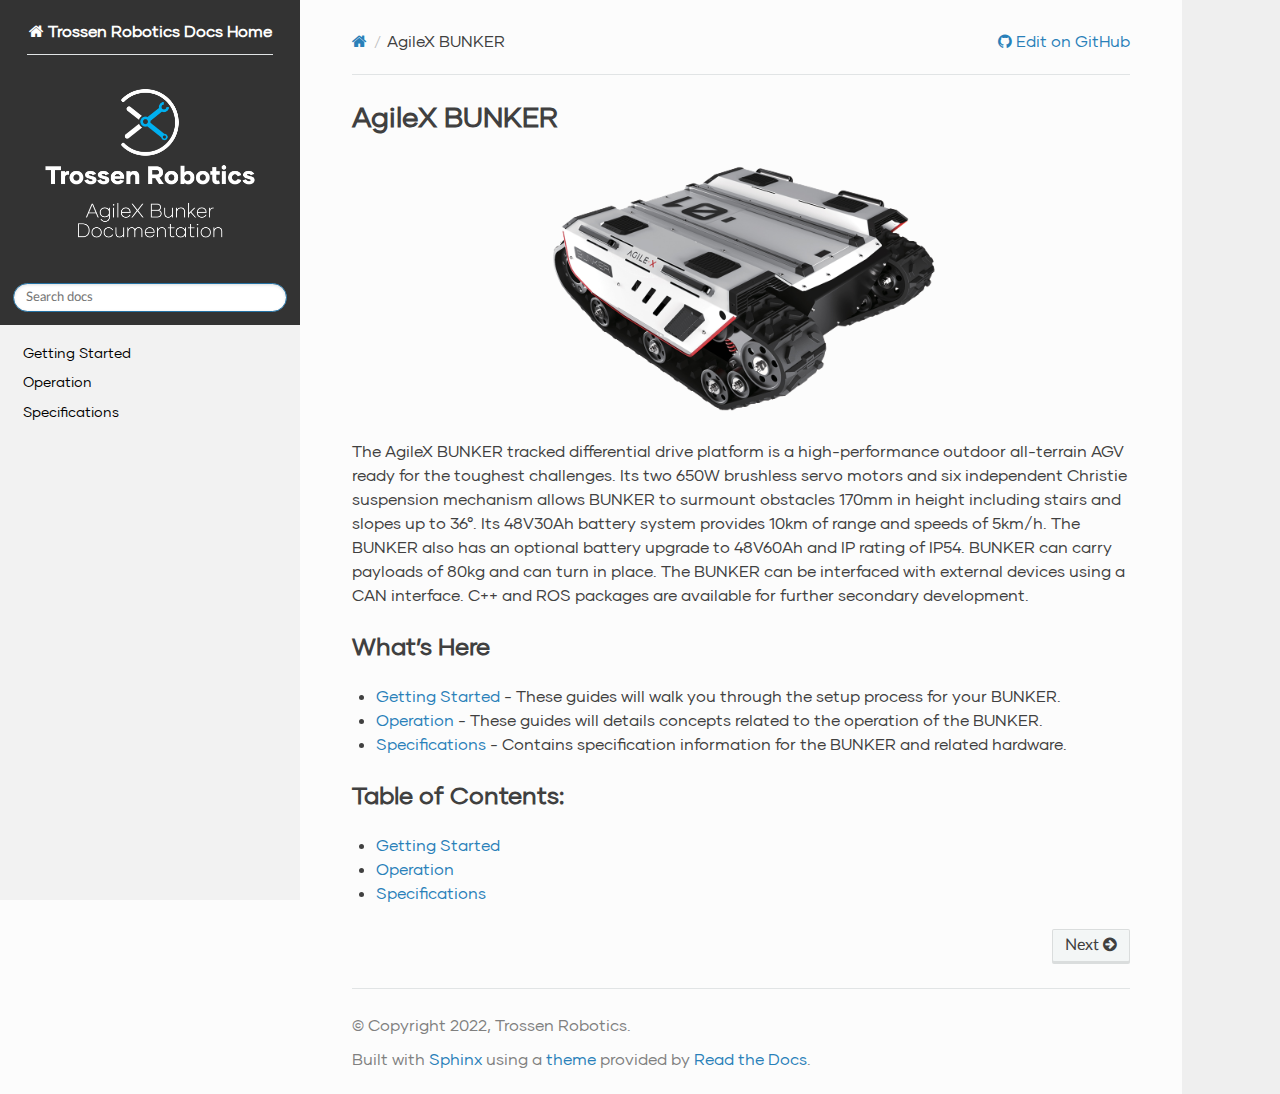
==== commit 2324796d: "deploy: 7be12bf9b045c8e4bde7c527d4c00a578faadde3" ====
--- a/index.html
+++ b/index.html
@@ -24,11 +24,7 @@
     <script src="_static/js/theme.js"></script>
     <link rel="index" title="Index" href="genindex.html" />
     <link rel="search" title="Search" href="search.html" />
-    <link rel="next" title="Getting Started" href="getting_started.html" />
-   
-  <!-- Google Tag Manager (noscript) TODO -->
-  <!-- End Google Tag Manager (noscript) -->
-
+    <link rel="next" title="Getting Started" href="getting_started.html" /> 
 </head>
 
 <body class="wy-body-for-nav"> 
@@ -36,7 +32,17 @@
     <nav data-toggle="wy-nav-shift" class="wy-nav-side">
       <div class="wy-side-scroll">
         <div class="wy-side-nav-search" >
-            <a href="#" class="icon icon-home"> AgileX BUNKER Documentation
+  <div class="sidebartitle-docs-home">
+    <a href="https://docs.trossenrobotics.com/" target="_blank" class="icon icon-home">
+      &nbsp;Trossen Robotics Docs Home
+    </a>
+    <div class="sidebartitle-docs-home-hr">
+      <hr>
+    </div>
+  </div>
+  
+            <a href="#">
+            <img src="_static/logo_bunker.png" class="logo" alt="Logo"/>
           </a>
 <div role="search">
   <form id="rtd-search-form" class="wy-form" action="search.html" method="get">
@@ -45,6 +51,7 @@
     <input type="hidden" name="area" value="default" />
   </form>
 </div>
+
         </div><div class="wy-menu wy-menu-vertical" data-spy="affix" role="navigation" aria-label="Navigation menu">
               <ul>
 <li class="toctree-l1"><a class="reference internal" href="getting_started.html">Getting Started</a></li>
--- a/_static/tr_style.css
+++ b/_static/tr_style.css
@@ -1,3 +1,34 @@
+/* Sidebar Docs Home Link */
+
+div.sidebartitle-docs-home a {
+    display: flex;
+    align-items: center;
+    justify-content: center;
+    color: #ffffff;
+    padding-top: 10px;
+    padding-bottom: 10px;
+    flex: 1;
+    font-weight: 700;
+}
+
+div.sidebartitle-docs-home a:hover {
+    background: hsla(0, 0%, 100%, .1);
+    outline: 0;
+}
+
+div.sidebartitle-docs-home-hr {
+    max-width: 100%;
+    display: flex;
+    justify-content: center;
+}
+
+div.sidebartitle-docs-home-hr > hr {
+    margin: 5px 0;
+    max-width: 90%;
+    flex: 1;
+}
+
+
 /* Sidebar header (and topbar for mobile) */
 
 .wy-side-nav-search,
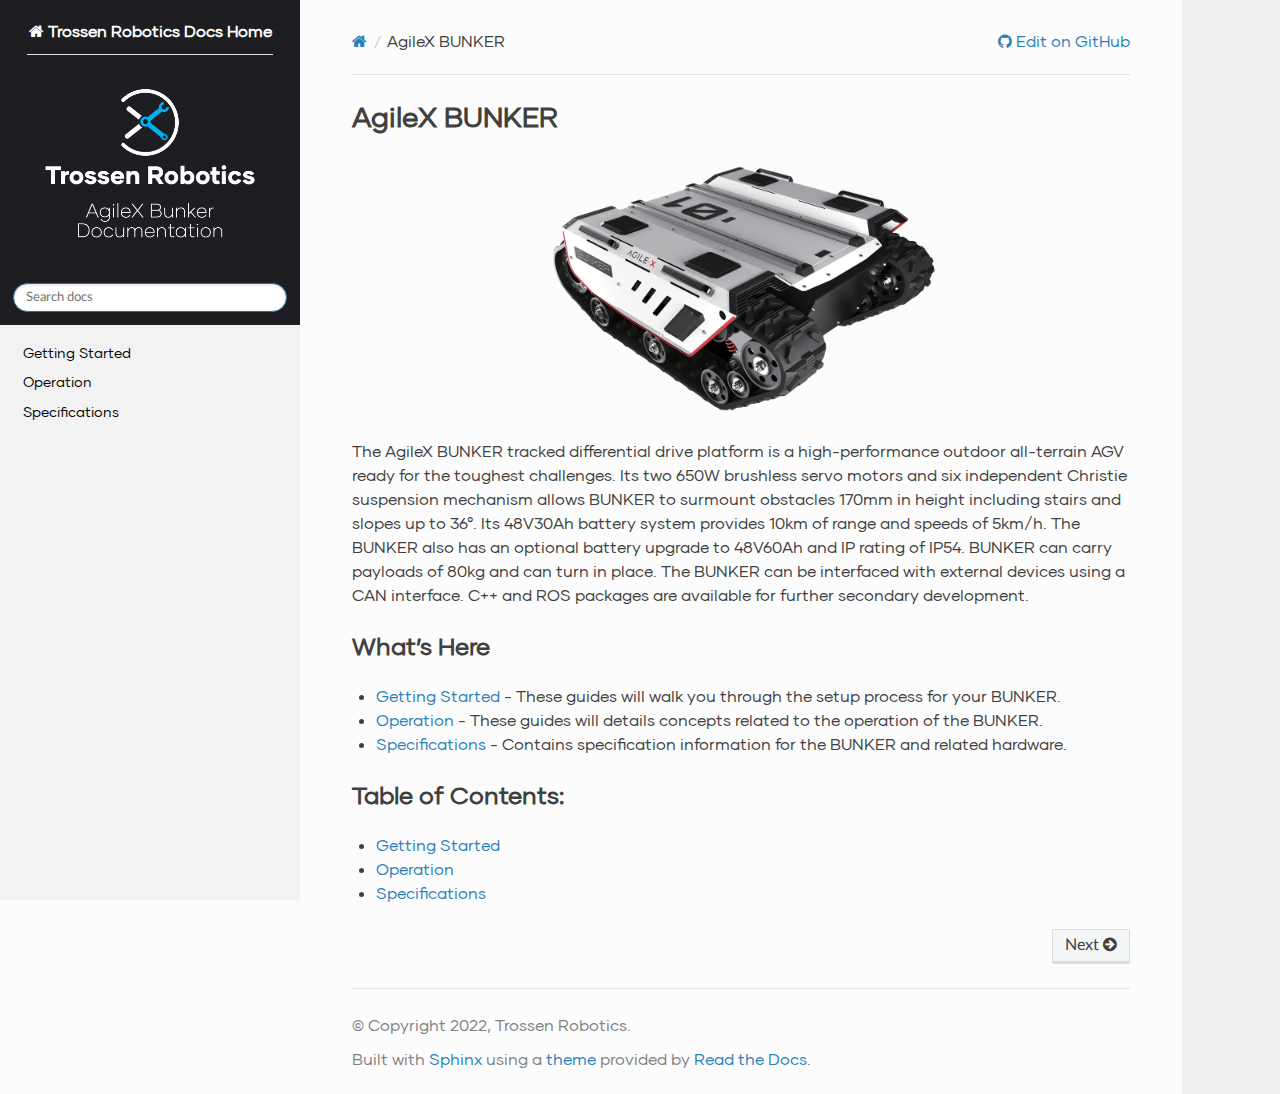
==== commit b2e2c33f: "deploy: 7001ba23c028a30571589779ee16b9df1e2d701f" ====
--- a/index.html
+++ b/index.html
@@ -130,7 +130,6 @@
     <a href="https://github.com/readthedocs/sphinx_rtd_theme">theme</a>
     provided by <a href="https://readthedocs.org">Read the Docs</a>.
   
-    <!-- Socials -->
      
 
 
--- a/_static/tr_style.css
+++ b/_static/tr_style.css
@@ -33,7 +33,7 @@
 
 .wy-side-nav-search,
 .wy-nav-top {
-    background: #333;
+    background: #1e1d22;
 }
 
 
@@ -216,4 +216,4 @@
 
 label.static-container:hover .static {
     opacity: 0;
-}+}
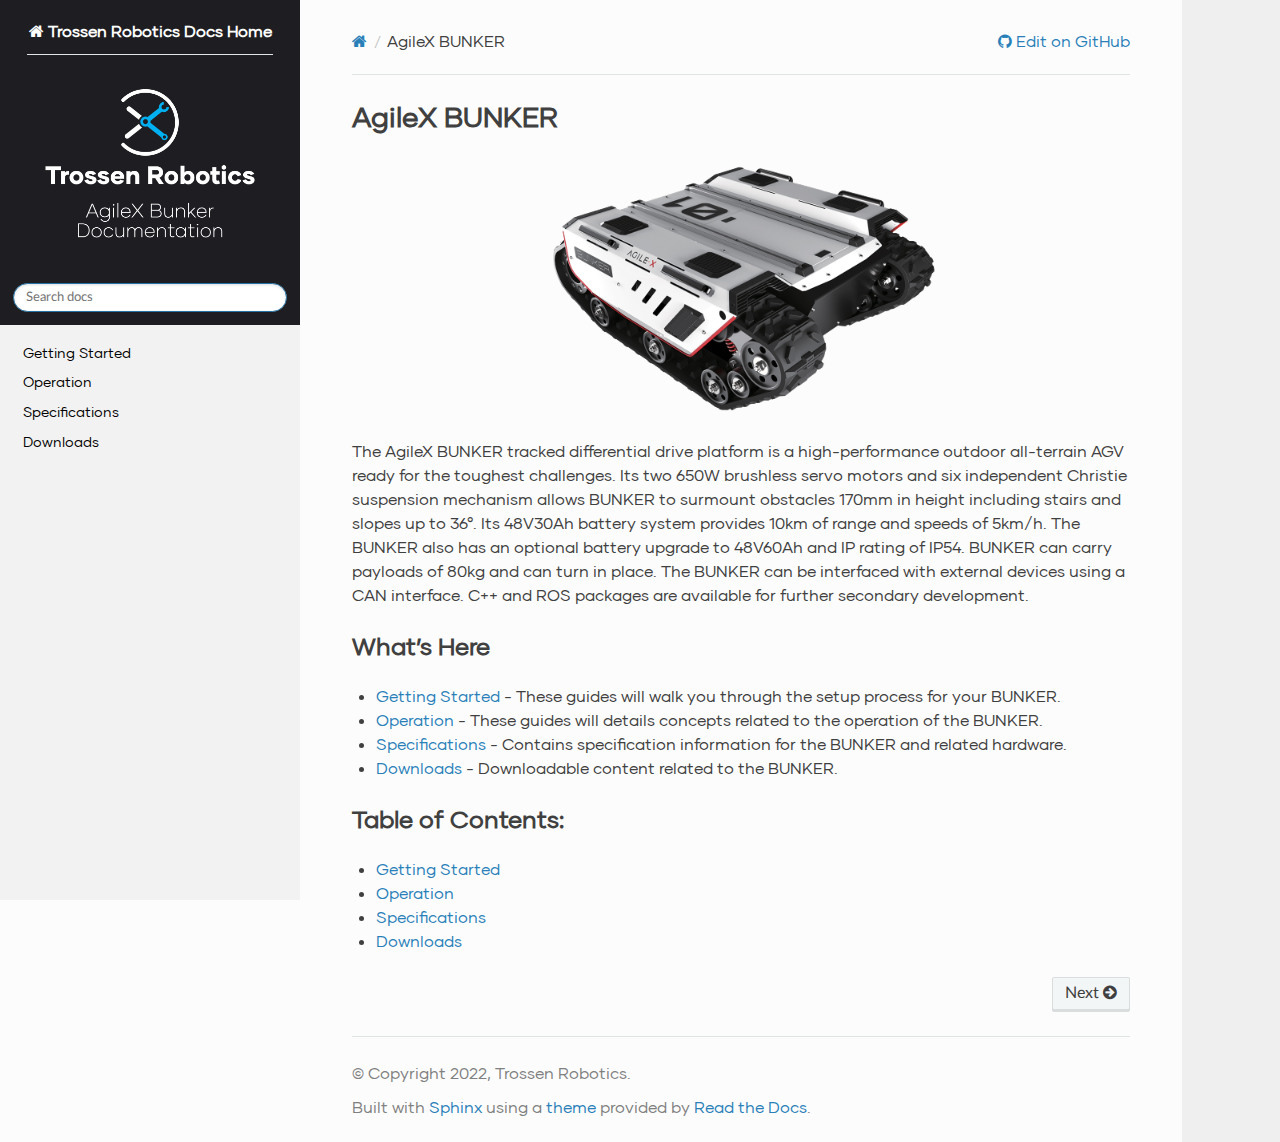
==== commit f867dcaa: "deploy: 9d5190f98255e4531c2fb94ae57b2ff1fe00e176" ====
--- a/index.html
+++ b/index.html
@@ -10,7 +10,7 @@
       <link rel="stylesheet" href="_static/copybutton.css" type="text/css" />
       <link rel="stylesheet" href="_static/tabs.css" type="text/css" />
       <link rel="stylesheet" href="_static/tr_style.css" type="text/css" />
-    <link rel="shortcut icon" href="_static/favicon.webp"/>
+    <link rel="shortcut icon" href="_static/favicon.ico"/>
   <!--[if lt IE 9]>
     <script src="_static/js/html5shiv.min.js"></script>
   <![endif]-->
@@ -57,6 +57,7 @@
 <li class="toctree-l1"><a class="reference internal" href="getting_started.html">Getting Started</a></li>
 <li class="toctree-l1"><a class="reference internal" href="operation.html">Operation</a></li>
 <li class="toctree-l1"><a class="reference internal" href="specifications.html">Specifications</a></li>
+<li class="toctree-l1"><a class="reference internal" href="downloads.html">Downloads</a></li>
 </ul>
 
         </div>
@@ -99,6 +100,7 @@
 <li><a class="reference internal" href="getting_started.html"><span class="doc">Getting Started</span></a> - These guides will walk you through the setup process for your BUNKER.</li>
 <li><a class="reference internal" href="operation.html"><span class="doc">Operation</span></a> - These guides will details concepts related to the operation of the BUNKER.</li>
 <li><a class="reference internal" href="specifications.html"><span class="doc">Specifications</span></a> - Contains specification information for the BUNKER and related hardware.</li>
+<li><a class="reference internal" href="downloads.html"><span class="doc">Downloads</span></a> - Downloadable content related to the BUNKER.</li>
 </ul>
 </div>
 <div class="section" id="table-of-contents">
@@ -108,6 +110,7 @@
 <li class="toctree-l1"><a class="reference internal" href="getting_started.html">Getting Started</a></li>
 <li class="toctree-l1"><a class="reference internal" href="operation.html">Operation</a></li>
 <li class="toctree-l1"><a class="reference internal" href="specifications.html">Specifications</a></li>
+<li class="toctree-l1"><a class="reference internal" href="downloads.html">Downloads</a></li>
 </ul>
 </div>
 </div>
